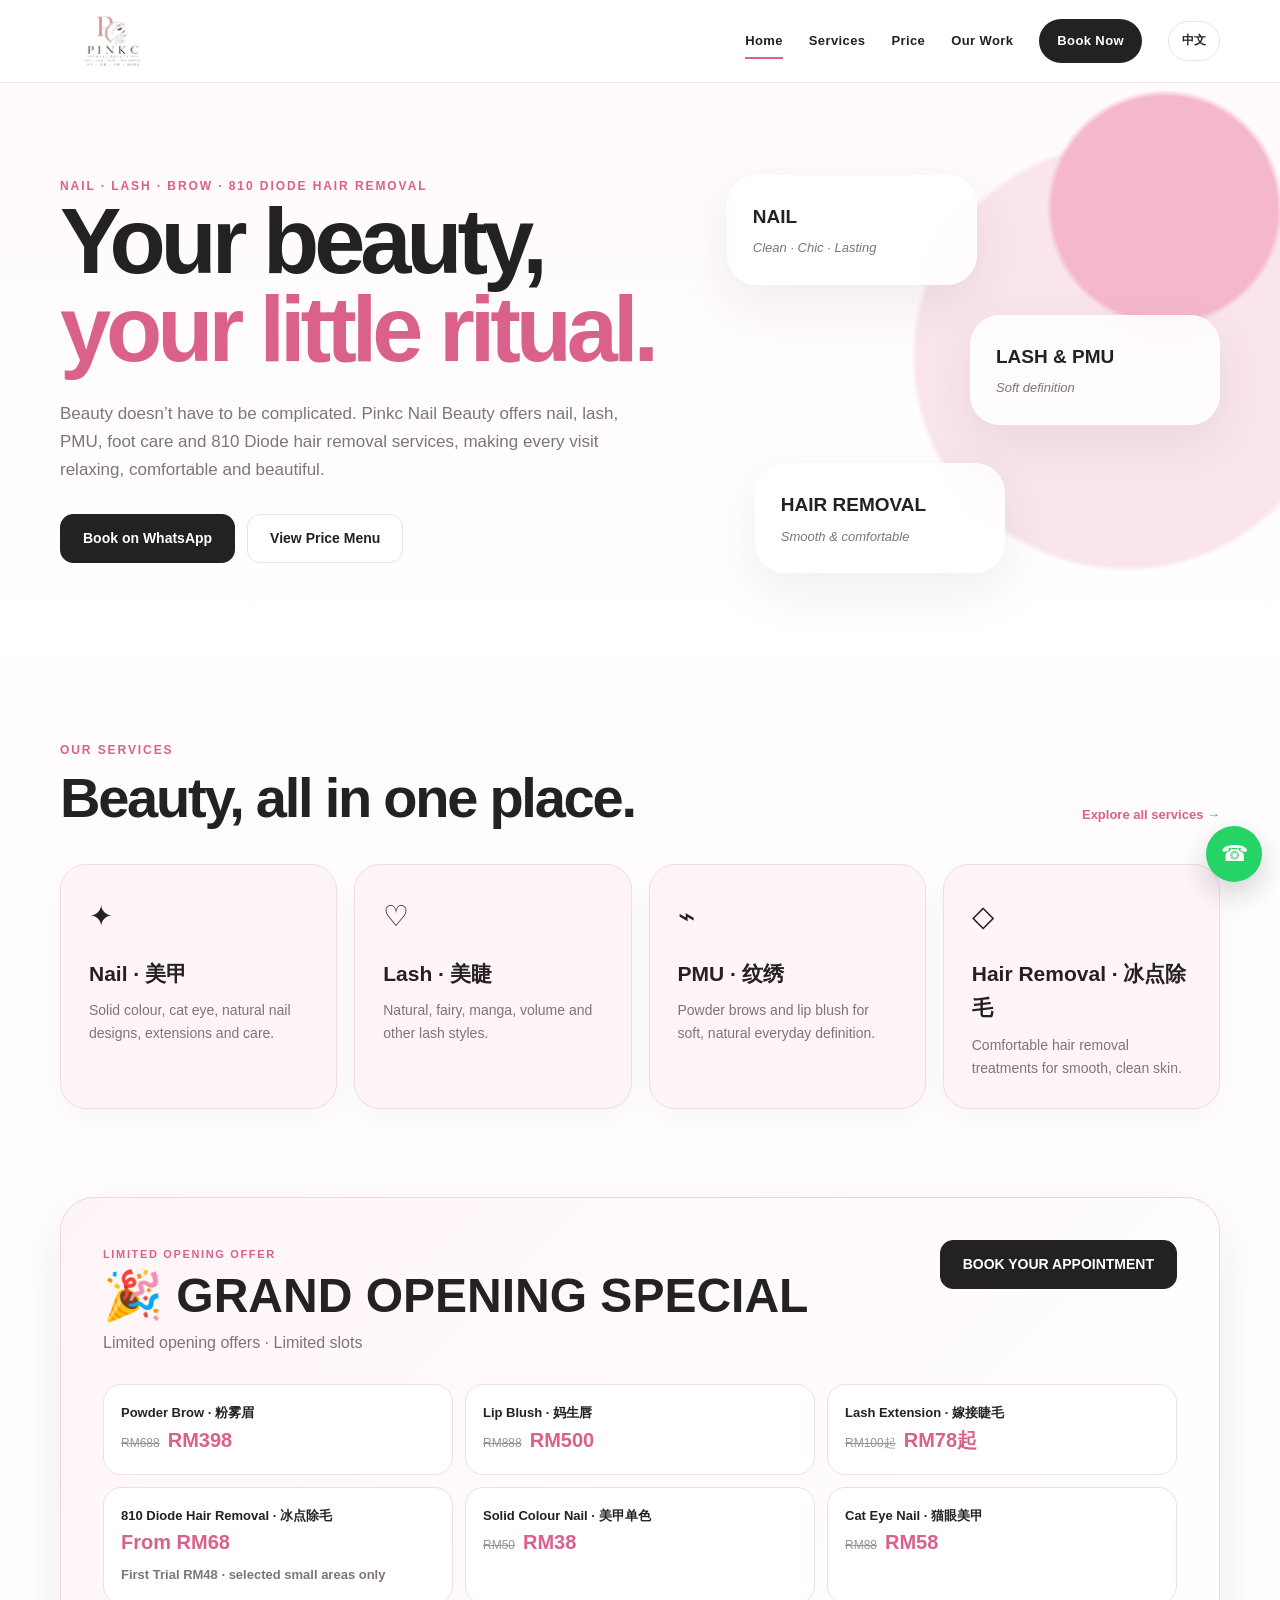
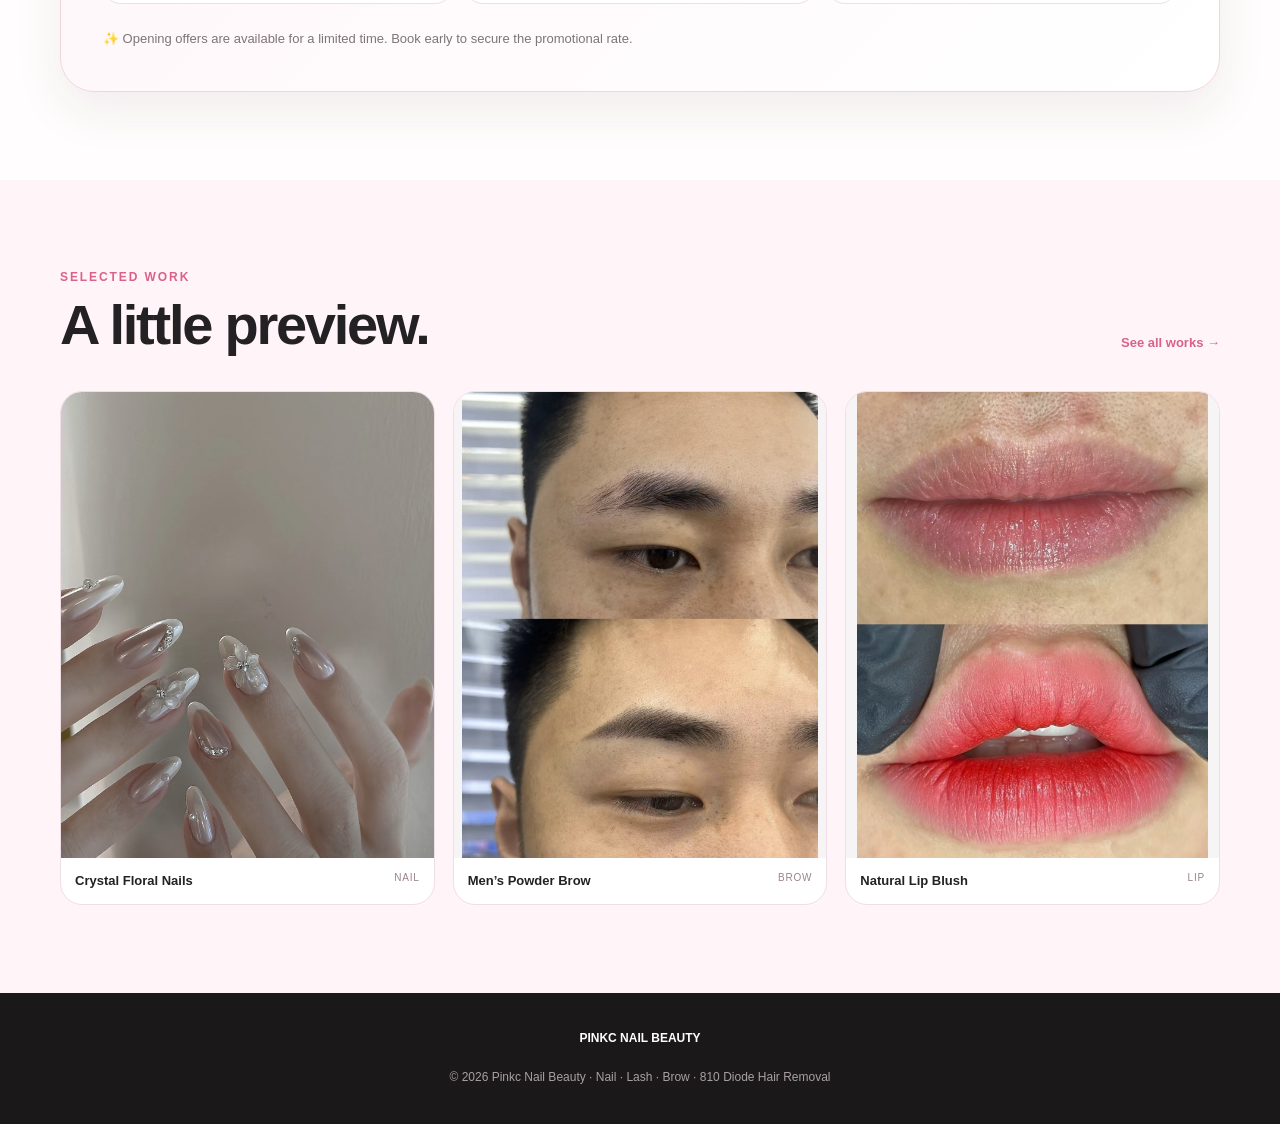
==== index.html @ fd4bcdaf "Add favicon and apple touch icon links Added multiple favicon links and apple touch icon." ====
<!DOCTYPE html>
<html lang="en">
<head>
<meta charset="UTF-8">
<meta name="viewport" content="width=device-width,initial-scale=1.0">


<title>Nail & Lash Beauty Salon KL | Pinkc Nail Beauty Kuala Lumpur</title>
<meta name="description" content="Premium nail, lash extensions, PMU, eyebrow, lip brush & 810 diode hair removal salon in Kuala Lumpur. Affordable opening offers. Book your beauty appointment today!">
<meta name="keywords" content="nail salon KL, lash extensions Kuala Lumpur, PMU brows, hair removal, lip brush, beauty salon Malaysia">
  
<link rel="canonical" href="https://pinkcnailbeauty.com/">
  
<meta property="og:type" content="website">
<meta property="og:url" content="https://pinkcnailbeauty.com/">
<meta property="og:title" content="Nail & Lash Beauty Salon KL | Pinkc Nail Beauty">
<meta property="og:description" content="Premium nail, lash extensions, PMU, eyebrow & 810 diode hair removal salon in Kuala Lumpur.">

<meta property="og:type" content="website">
<meta property="og:url" content="https://pinkcnailbeauty.com/">
<meta property="og:title" content="Nail & Lash Beauty Salon KL | Pinkc Nail Beauty">
<meta property="og:description" content="Premium nail, lash extensions, PMU, eyebrow & 810 diode hair removal salon in Kuala Lumpur. Book now!">
<meta property="og:image" content="https://pinkcnailbeauty.com/og-image.jpg">
<meta property="og:image:width" content="1200">
<meta property="og:image:height" content="630">
<meta property="og:image:type" content="image/jpeg">
<meta property="og:locale" content="en_US">
<meta property="og:locale:alternate" content="zh_CN">

<meta name="author" content="Pinkc Nail Beauty">
<meta name="robots" content="index, follow, max-snippet:-1, max-image-preview:large, max-video-preview:-1">
<meta name="theme-color" content="#fff0f7">
<meta name="apple-mobile-web-app-capable" content="yes">
<meta name="apple-mobile-web-app-status-bar-style" content="black-translucent">
  
<script type="application/ld+json">
{
  "@context": "https://schema.org",
  "@type": "LocalBusiness",
  "name": "Pinkc Nail Beauty",
  "image": "https://pinkcnailbeauty.com/logo.png",
  "description": "Premium nail, lash, PMU and hair removal salon in Kuala Lumpur",
  "url": "https://pinkcnailbeauty.com",
  "telephone": "+60124446450",
  "address": {
    "@type": "PostalAddress",
    "streetAddress": "No. 42-1-1, Jalan Medan Putra 3, Medan Putra Business Centre, Bandar Sri Menjalara",
    "addressLocality": "Kuala Lumpur",
    "postalCode": "52200",
    "addressCountry": "MY"
  },
  "priceRange": "$$",
  "sameAs": [
    "https://www.instagram.com/pinkc_nailbeauty/",
    "https://www.facebook.com/p/Pinkc-Nail-Beauty-61553742066354/"
  ],
  "openingHoursSpecification": [
    {
      "@type": "OpeningHoursSpecification",
      "dayOfWeek": ["Monday", "Tuesday", "Wednesday", "Thursday", "Friday", "Saturday"],
      "opens": "10:00",
      "closes": "19:00"
    }
  ]
}
</script>
  
<link rel="icon" type="image/x-icon" href="/favicon.ico">
<link rel="icon" type="image/png" sizes="32x32" href="/favicon-32x32.png">
<link rel="icon" type="image/png" sizes="16x16" href="/favicon-16x16.png">
<link rel="apple-touch-icon" href="/apple-touch-icon.png">

<link rel="stylesheet" href="style.css">

<script src="script.js" defer></script>

<link rel="alternate" hreflang="en" href="https://pinkcnailbeauty.com/">
<link rel="alternate" hreflang="zh-MY" href="https://pinkcnailbeauty.com/?lang=zh">
<link rel="alternate" hreflang="x-default" href="https://pinkcnailbeauty.com/">
  
</head>
<body data-lang="en">

<header class="site-header">
  <div class="container nav">
    <a class="brand" href="index.html"><img src="logo.png" alt="Pinkc Nail Beauty"></a>
    <button class="menu-btn" aria-label="Open menu">☰</button>
    <nav class="nav-links"><a href="index.html" class="active"><span class="i18n en">Home</span><span class="i18n zh">首页</span></a><a href="services.html"><span class="i18n en">Services</span><span class="i18n zh">服务</span></a><a href="price.html"><span class="i18n en">Price</span><span class="i18n zh">价目表</span></a><a href="works.html"><span class="i18n en">Our Work</span><span class="i18n zh">作品</span></a><a href="contact.html" class="nav-cta"><span class="i18n en">Book Now</span><span class="i18n zh">预约</span></a><button id="langToggle" class="lang-btn" type="button">中文</button></nav>
  </div>
</header>

<main>
<section class="hero">
  <div class="container hero-grid">
    <div>
      <div class="eyebrow">NAIL · LASH · BROW · 810 Diode HAIR REMOVAL</div>
      <h1 class="i18n en">Your beauty,<br><em>your little ritual.</em></h1><h1 class="i18n zh">你的美丽，<br><em>你的小仪式。</em></h1>
      <p class="i18n en">Beauty doesn’t have to be complicated. Pinkc Nail Beauty offers nail, lash, PMU, foot care and 810 Diode hair removal services, making every visit relaxing, comfortable and beautiful.</p><p class="i18n zh">精致，不一定要复杂。Pinkc Nail Beauty 为你提供美甲、美睫、纹绣、足部护理与冰点除毛服务，让每一次到店都轻松、舒服、好看。</p>
      <div class="hero-actions">
        <a class="btn btn-dark" href="https://wa.me/60124446450?text=Hi%20Pinkc%20Nail%20Beauty%2C%20I%20would%20like%20to%20make%20an%20appointment." target="_blank"><span class="i18n en">Book on WhatsApp</span><span class="i18n zh">WhatsApp 预约</span></a>
        <a class="btn btn-light" href="price.html"><span class="i18n en">View Price Menu</span><span class="i18n zh">查看价目</span></a>
      </div>
    </div>
    <div class="hero-stack">
      <div class="hero-orb"></div>
      <div class="floating-card fc1"><h3>NAIL</h3><p>Clean · Chic · Lasting</p></div>
      <div class="floating-card fc2"><h3>LASH & PMU</h3><p>Soft definition</p></div>
      <div class="floating-card fc3"><h3>HAIR REMOVAL</h3><p>Smooth & comfortable</p></div>
    </div>
  </div>
</section>

<section>
  <div class="container">
    <div class="section-head">
      <div><div class="eyebrow"><span class="i18n en">Our Services</span><span class="i18n zh">我们的服务</span></div><h2 class="i18n en">Beauty, all in one place.</h2><h2 class="i18n zh">一站式美容护理。</h2></div>
      <a class="link-arrow" href="services.html"><span class="i18n en">Explore all services →</span><span class="i18n zh">查看全部服务 →</span></a>
    </div>
    <div class="grid-4">
      <div class="card soft"><div class="icon">✦</div><h3>Nail · 美甲</h3><p class="i18n en">Solid colour, cat eye, natural nail designs, extensions and care.</p><p class="i18n zh">单色、猫眼、本甲设计、延长款式与护理。</p></div>
      <div class="card soft"><div class="icon">♡</div><h3>Lash · 美睫</h3><p class="i18n en">Natural, fairy, manga, volume and other lash styles.</p><p class="i18n zh">自然款、仙子款、漫画款、浓密款等。</p></div>
      <div class="card soft"><div class="icon">⌁</div><h3>PMU · 纹绣</h3><p class="i18n en">Powder brows and lip blush for soft, natural everyday definition.</p><p class="i18n zh">粉雾眉与妈生唇，打造柔和自然妆感。</p></div>
      <div class="card soft"><div class="icon">◇</div><h3>Hair Removal · 冰点除毛</h3><p class="i18n en">Comfortable hair removal treatments for smooth, clean skin.</p><p class="i18n zh">冰点除毛护理，让肌肤保持干净顺滑。</p></div>
    </div>
  </div>
</section>

<section style="padding-top:0">
  <div class="container">
    <div class="promo-panel">
      <div class="promo-top">
        <div><div class="promo-badge">LIMITED OPENING OFFER</div><h2 class="i18n en">🎉 GRAND OPENING SPECIAL</h2><h2 class="i18n zh">🎉 开业限定优惠</h2><p class="i18n en" style="color:var(--muted);margin-top:8px">Limited opening offers · Limited slots</p><p class="i18n zh" style="color:var(--muted);margin-top:8px">开业限定优惠 · 名额有限</p></div>
        <a class="btn btn-dark" href="https://wa.me/60124446450?text=Hi%20Pinkc%20Nail%20Beauty%2C%20I%20would%20like%20to%20make%20an%20appointment." target="_blank"><span class="i18n en">BOOK YOUR APPOINTMENT</span><span class="i18n zh">立即预约</span></a>
      </div>
      <div class="promo-grid">
        <div class="promo-item"><span>Powder Brow · 粉雾眉</span><del>RM688</del><strong>RM398</strong></div>
        <div class="promo-item"><span>Lip Blush · 妈生唇</span><del>RM888</del><strong>RM500</strong></div>
        <div class="promo-item"><span>Lash Extension · 嫁接睫毛</span><del>RM100起</del><strong>RM78起</strong></div>
        <div class="promo-item"><span>810 Diode Hair Removal · 冰点除毛</span><strong>From RM68</strong><small style="display:block;color:var(--muted);margin-top:5px"><span class="i18n en">First Trial RM48 · selected small areas only</span><span class="i18n zh">首次体验 RM48 · 仅限指定小部位</span></small></div>
        <div class="promo-item"><span>Solid Colour Nail · 美甲单色</span><del>RM50</del><strong>RM38</strong></div>
        <div class="promo-item"><span>Cat Eye Nail · 猫眼美甲</span><del>RM88</del><strong>RM58</strong></div>
      </div>
      <p class="i18n en" style="color:var(--muted);font-size:13px">✨ Opening offers are available for a limited time. Book early to secure the promotional rate.</p><p class="i18n zh" style="color:var(--muted);font-size:13px">✨ 优惠仅限开业期间，提前预约可锁定开业优惠价。</p>
    </div>
  </div>
</section>

<section style="background:var(--blush)">
  <div class="container">
    <div class="section-head">
      <div><div class="eyebrow"><span class="i18n en">Selected Work</span><span class="i18n zh">精选作品</span></div><h2 class="i18n en">A little preview.</h2><h2 class="i18n zh">先看看我们的作品。</h2></div>
      <a class="link-arrow" href="works.html"><span class="i18n en">See all works →</span><span class="i18n zh">查看全部作品 →</span></a>
    </div>
    <div class="grid-3">
      <a class="work-card" href="works.html"><img src="nail-01.jpg" alt="Nail work"><div class="work-caption"><strong>Crystal Floral Nails</strong><span>Nail</span></div></a>
      <a class="work-card ba" href="works.html"><img src="brow-02.jpg?v=2" alt="Men brow before and after"><div class="work-caption"><strong>Men’s Powder Brow</strong><span>Brow</span></div></a>
      <a class="work-card ba" href="works.html"><img src="lip-02.jpg" alt="Lip blush before and after"><div class="work-caption"><strong>Natural Lip Blush</strong><span>Lip</span></div></a>
    </div>
  </div>
</section>
</main>


<footer>
  <div class="container">
    <strong>PINKC NAIL BEAUTY</strong><br><br>
    <span class="i18n en">© 2026 Pinkc Nail Beauty · Nail · Lash · Brow · 810 Diode Hair Removal</span><span class="i18n zh">© 2026 Pinkc Nail Beauty · 美甲 · 美睫 · 纹绣 · 冰点除毛</span>
  </div>
</footer>
<a class="float-wa" href="https://wa.me/60124446450?text=Hi%20Pinkc%20Nail%20Beauty%2C%20I%20would%20like%20to%20make%20an%20appointment." target="_blank" aria-label="WhatsApp">☎</a>
<script src="script.js"></script>

</body>
</html>
---- style.css ----
:root{
  --ink:#242124;
  --muted:#7e7479;
  --pink:#d9618b;
  --pink-dark:#bd4e75;
  --blush:#fff5f8;
  --blush-2:#fce8ef;
  --line:#efdee5;
  --white:#fff;
  --shadow:0 18px 50px rgba(74,39,53,.08);
  --radius:26px;
  --max:1160px;
}
*{box-sizing:border-box;margin:0;padding:0}
html{scroll-behavior:smooth}
body{
  font-family:Inter,ui-sans-serif,-apple-system,BlinkMacSystemFont,"Segoe UI",Arial,sans-serif;
  color:var(--ink);
  background:#fffdfd;
  line-height:1.65;
}
a{text-decoration:none;color:inherit}
img{max-width:100%;display:block}
button{font:inherit}
.container{width:min(var(--max),calc(100% - 40px));margin:auto}
.eyebrow{
  color:var(--pink);font-size:12px;font-weight:800;letter-spacing:.16em;text-transform:uppercase
}
.page-title{
  font-size:clamp(38px,6vw,68px);line-height:1.02;letter-spacing:-.045em;margin:12px 0 18px
}
.page-intro{max-width:720px;color:var(--muted);font-size:17px}
section{padding:88px 0}

/* Header */
.site-header{
  position:sticky;top:0;z-index:1000;background:rgba(255,255,255,.94);
  border-bottom:1px solid rgba(239,222,229,.85);backdrop-filter:blur(14px)
}
.nav{
  min-height:82px;display:flex;align-items:center;justify-content:space-between;gap:28px
}
.brand img{width:106px;height:64px;object-fit:contain}
.nav-links{display:flex;align-items:center;gap:26px;font-size:13px;font-weight:750;letter-spacing:.03em}
.nav-links a{position:relative;padding:10px 0}
.nav-links a:after{
  content:"";position:absolute;left:0;right:100%;bottom:3px;height:2px;background:var(--pink);transition:.2s
}
.nav-links a:hover:after,.nav-links a.active:after{right:0}
.nav-cta{
  background:var(--ink)!important;color:white!important;border-radius:999px;padding:11px 18px!important
}
.nav-cta:after{display:none!important}
.menu-btn{display:none;border:0;background:transparent;font-size:27px;cursor:pointer}

/* Hero */
.hero{padding:72px 0 68px;background:
 radial-gradient(circle at 91% 22%,#f5b7ce 0 9%,transparent 9.5%),
 radial-gradient(circle at 88% 48%,#fae5ed 0 18%,transparent 18.5%),
 linear-gradient(180deg,#fffafb,#fff)}
.hero-grid{display:grid;grid-template-columns:1.1fr .9fr;gap:64px;align-items:center}
.hero h1{font-size:clamp(52px,7.2vw,92px);line-height:.96;letter-spacing:-.055em}
.hero h1 em{font-style:normal;color:var(--pink)}
.hero p{max-width:650px;color:var(--muted);font-size:17px;margin:26px 0 30px}
.hero-actions{display:flex;gap:12px;flex-wrap:wrap}
.btn{
  display:inline-flex;align-items:center;justify-content:center;border:1px solid var(--line);
  min-height:48px;padding:12px 22px;border-radius:13px;font-size:14px;font-weight:800;transition:.2s
}
.btn-dark{background:var(--ink);color:white;border-color:var(--ink)}
.btn-dark:hover{background:var(--pink);border-color:var(--pink);transform:translateY(-2px)}
.btn-light{background:white}
.btn-light:hover{border-color:var(--pink);color:var(--pink)}
.hero-stack{position:relative;min-height:430px}
.floating-card{
  position:absolute;width:250px;padding:25px;border:1px solid rgba(255,255,255,.8);
  background:rgba(255,255,255,.86);box-shadow:var(--shadow);border-radius:30px;backdrop-filter:blur(10px)
}
.floating-card h3{font-size:19px}
.floating-card p{font-size:13px;font-style:italic;margin:5px 0 0}
.fc1{top:20px;left:0}.fc2{top:160px;right:0}.fc3{bottom:12px;left:28px}
.hero-orb{position:absolute;width:245px;height:245px;border-radius:50%;background:linear-gradient(135deg,#efadc4,#fae3ec);right:25px;top:92px;z-index:-1}

/* cards */
.grid-4{display:grid;grid-template-columns:repeat(4,1fr);gap:17px}
.grid-3{display:grid;grid-template-columns:repeat(3,1fr);gap:18px}
.grid-2{display:grid;grid-template-columns:repeat(2,1fr);gap:18px}
.card{
  background:white;border:1px solid var(--line);border-radius:var(--radius);padding:28px;box-shadow:0 10px 30px rgba(50,22,34,.035)
}
.card.soft{background:var(--blush)}
.card h3{font-size:21px;margin-bottom:8px}
.card p{color:var(--muted);font-size:14px}
.icon{font-size:29px;margin-bottom:16px}
.section-head{display:flex;justify-content:space-between;gap:30px;align-items:end;margin-bottom:38px}
.section-head h2{font-size:clamp(34px,5vw,56px);line-height:1.02;letter-spacing:-.04em;margin-top:8px}
.section-head p{max-width:520px;color:var(--muted)}
.link-arrow{color:var(--pink);font-size:13px;font-weight:800}

/* Opening */
.promo-panel{
  border:1px solid #f0d5df;background:linear-gradient(135deg,#fff5f8,#fff);
  border-radius:34px;padding:42px;box-shadow:var(--shadow)
}
.promo-top{display:flex;justify-content:space-between;gap:25px;align-items:start;margin-bottom:28px}
.promo-badge{display:inline-block;color:var(--pink);font-size:11px;letter-spacing:.15em;font-weight:900;margin-bottom:8px}
.promo-panel h2{font-size:clamp(31px,4vw,48px);line-height:1.05}
.promo-grid{display:grid;grid-template-columns:repeat(3,1fr);gap:12px;margin:24px 0}
.promo-item{background:white;border:1px solid var(--line);border-radius:18px;padding:17px}
.promo-item span{font-size:13px;font-weight:750;display:block}
.promo-item del{color:#9a9195;font-size:12px;margin-right:8px}
.promo-item strong{color:var(--pink);font-size:20px}

/* Page hero */
.inner-hero{padding:76px 0 50px;background:linear-gradient(180deg,#fff7fa,#fff)}
.breadcrumb{color:var(--muted);font-size:12px;margin-bottom:10px}

/* Services */
.service-detail{display:grid;grid-template-columns:.72fr 1.28fr;gap:30px;align-items:start;padding:34px 0;border-bottom:1px solid var(--line)}
.service-no{font-size:13px;color:var(--pink);font-weight:900;letter-spacing:.13em}
.service-copy h2{font-size:34px;letter-spacing:-.035em;margin-bottom:10px}
.service-copy p{color:var(--muted);max-width:760px}
.service-tags{display:flex;gap:8px;flex-wrap:wrap;margin-top:17px}
.tag{font-size:12px;border:1px solid var(--line);background:var(--blush);padding:7px 10px;border-radius:999px}

/* Pricing tabs */
.tabs{display:flex;flex-wrap:wrap;gap:8px;margin-bottom:28px}
.tab-btn{
  border:1px solid var(--line);background:white;border-radius:999px;padding:10px 15px;
  font-size:13px;font-weight:800;cursor:pointer
}
.tab-btn.active{background:var(--ink);color:white;border-color:var(--ink)}
.tab-panel{display:none}
.tab-panel.active{display:block}
.price-layout{display:grid;grid-template-columns:repeat(2,minmax(0,1fr));gap:18px}
.price-card{background:white;border:1px solid var(--line);border-radius:24px;padding:26px}
.price-card.full{grid-column:1/-1}
.price-card-head{display:flex;justify-content:space-between;align-items:start;margin-bottom:16px}
.price-card h3{font-size:23px}
.kicker{font-size:11px;text-transform:uppercase;letter-spacing:.12em;color:#a48994}
.price-row{display:flex;justify-content:space-between;gap:20px;align-items:start;padding:13px 0;border-bottom:1px solid #f3e9ed}
.price-row:last-child{border-bottom:0}
.price{color:var(--pink);font-weight:900;text-align:right}
.chips{display:flex;justify-content:flex-end;gap:5px;flex-wrap:wrap}
.chip{padding:5px 8px;border-radius:999px;background:var(--blush-2);color:var(--pink-dark);font-size:11px;font-weight:850}
.free{background:#f1f8f2;color:#50855a}
.subhead{margin:20px 0 3px;padding-top:16px;border-top:1px solid var(--line);font-size:13px;font-weight:900;text-transform:uppercase;letter-spacing:.08em}
.note{background:var(--blush);border-radius:14px;padding:13px;margin-top:14px;color:#806c74;font-size:12px}
.package-table{width:100%;border-collapse:collapse;min-width:520px}
.package-wrap{overflow-x:auto}
.package-table th,.package-table td{padding:13px 12px;border-bottom:1px solid #f0e4e9;text-align:left}
.package-table th{font-size:11px;text-transform:uppercase;letter-spacing:.08em;color:#9c818d}
.package-table td:nth-child(2),.package-table td:nth-child(3){color:var(--pink);font-weight:850}

/* Gallery */
.filters{display:flex;flex-wrap:wrap;gap:8px;margin-bottom:25px}
.filter-btn{border:1px solid var(--line);background:white;border-radius:999px;padding:9px 14px;font-size:12px;font-weight:800;cursor:pointer}
.filter-btn.active{background:var(--pink);border-color:var(--pink);color:white}
.gallery{display:grid;grid-template-columns:repeat(3,1fr);gap:15px}
.work-card{border:1px solid var(--line);border-radius:22px;overflow:hidden;background:white;cursor:zoom-in}
.work-card img{width:100%;aspect-ratio:4/5;object-fit:cover}
.work-card.ba img{object-fit:contain;background:#f7f4f5}
.work-caption{display:flex;justify-content:space-between;gap:10px;padding:12px 14px}
.work-caption strong{font-size:13px}.work-caption span{font-size:10px;letter-spacing:.08em;color:#9b838d;text-transform:uppercase}
.work-card.hidden{display:none}
.lightbox{position:fixed;inset:0;background:rgba(20,16,18,.91);z-index:9999;display:none;align-items:center;justify-content:center;padding:20px}
.lightbox.open{display:flex}
.lightbox img{max-width:94vw;max-height:88vh;border-radius:18px;object-fit:contain}
.lightbox button{position:absolute;right:20px;top:18px;width:44px;height:44px;border-radius:50%;border:0;background:white;font-size:25px}

/* Contact */
.contact-grid{display:grid;grid-template-columns:repeat(3,1fr);gap:18px}
.contact-card{background:white;border:1px solid var(--line);border-radius:24px;padding:27px}
.contact-card h3{font-size:20px;margin-bottom:8px}
.contact-card p{color:var(--muted);font-size:14px;margin-bottom:18px}
.booking-box{margin-top:22px;border-radius:30px;background:var(--ink);color:white;padding:36px;display:flex;justify-content:space-between;gap:28px;align-items:center}
.booking-box p{color:#d8cfd3}

/* Footer */
footer{background:#1a1819;color:#a9a0a4;padding:36px 0;text-align:center;font-size:12px}
footer strong{color:white}
.float-wa{
  position:fixed;right:18px;bottom:18px;width:56px;height:56px;border-radius:50%;
  background:#25D366;color:white;display:flex;align-items:center;justify-content:center;
  font-size:22px;box-shadow:0 12px 30px rgba(0,0,0,.18);z-index:800
}

/* Responsive */
@media(max-width:900px){
  .grid-4{grid-template-columns:repeat(2,1fr)}
  .grid-3,.gallery,.contact-grid{grid-template-columns:repeat(2,1fr)}
  .hero-grid{grid-template-columns:1fr}
  .hero-stack{display:none}
  .service-detail{grid-template-columns:1fr}
}
@media(max-width:760px){
  .container{width:min(100% - 28px,var(--max))}
  section{padding:62px 0}
  .nav{min-height:72px}
  .brand img{width:88px;height:55px}
  .menu-btn{display:block}
  .nav-links{
    position:absolute;left:14px;right:14px;top:72px;background:white;border:1px solid var(--line);
    border-radius:20px;padding:12px;box-shadow:var(--shadow);display:none;flex-direction:column;align-items:stretch;gap:2px
  }
  .nav-links.open{display:flex}
  .nav-links a{padding:11px 12px}
  .nav-cta{text-align:center;margin-top:5px}
  .hero{padding:50px 0 48px}
  .hero h1{font-size:47px}
  .hero p{font-size:15px}
  .hero-actions,.promo-top,.section-head,.booking-box{flex-direction:column;align-items:stretch}
  .btn{width:100%}
  .grid-4,.grid-3,.grid-2,.price-layout,.contact-grid{grid-template-columns:1fr}
  .promo-grid{grid-template-columns:repeat(2,1fr)}
  .promo-panel{padding:26px 18px}
  .gallery{grid-template-columns:repeat(2,1fr);gap:10px}
  .price-card{padding:21px 17px}
  .price-row{gap:10px}
  .price{max-width:48%;white-space:normal}
}
@media(max-width:430px){
  .hero h1{font-size:41px}
  .page-title{font-size:40px}
  .promo-grid{grid-template-columns:1fr}
  .gallery{grid-template-columns:repeat(2,1fr)}
  .work-caption{padding:9px 10px}
  .work-caption strong{font-size:11px}.work-caption span{font-size:8px}
}

/* EN / 中文 language switch */
.lang-btn{
  border:1px solid var(--line);background:#fff;color:var(--ink);
  border-radius:999px;padding:9px 13px;font-size:12px;font-weight:850;
  cursor:pointer;white-space:nowrap;
}
.lang-btn:hover{border-color:var(--pink);color:var(--pink)}
.i18n.zh{display:none}
body[data-lang="zh"] .i18n.en{display:none!important}
body[data-lang="zh"] .i18n.zh{display:revert!important}
body[data-lang="en"] .i18n.en{display:revert!important}
body[data-lang="en"] .i18n.zh{display:none!important}
@media(max-width:760px){
  .lang-btn{width:100%;margin-top:5px;padding:11px 12px;text-align:center}
}
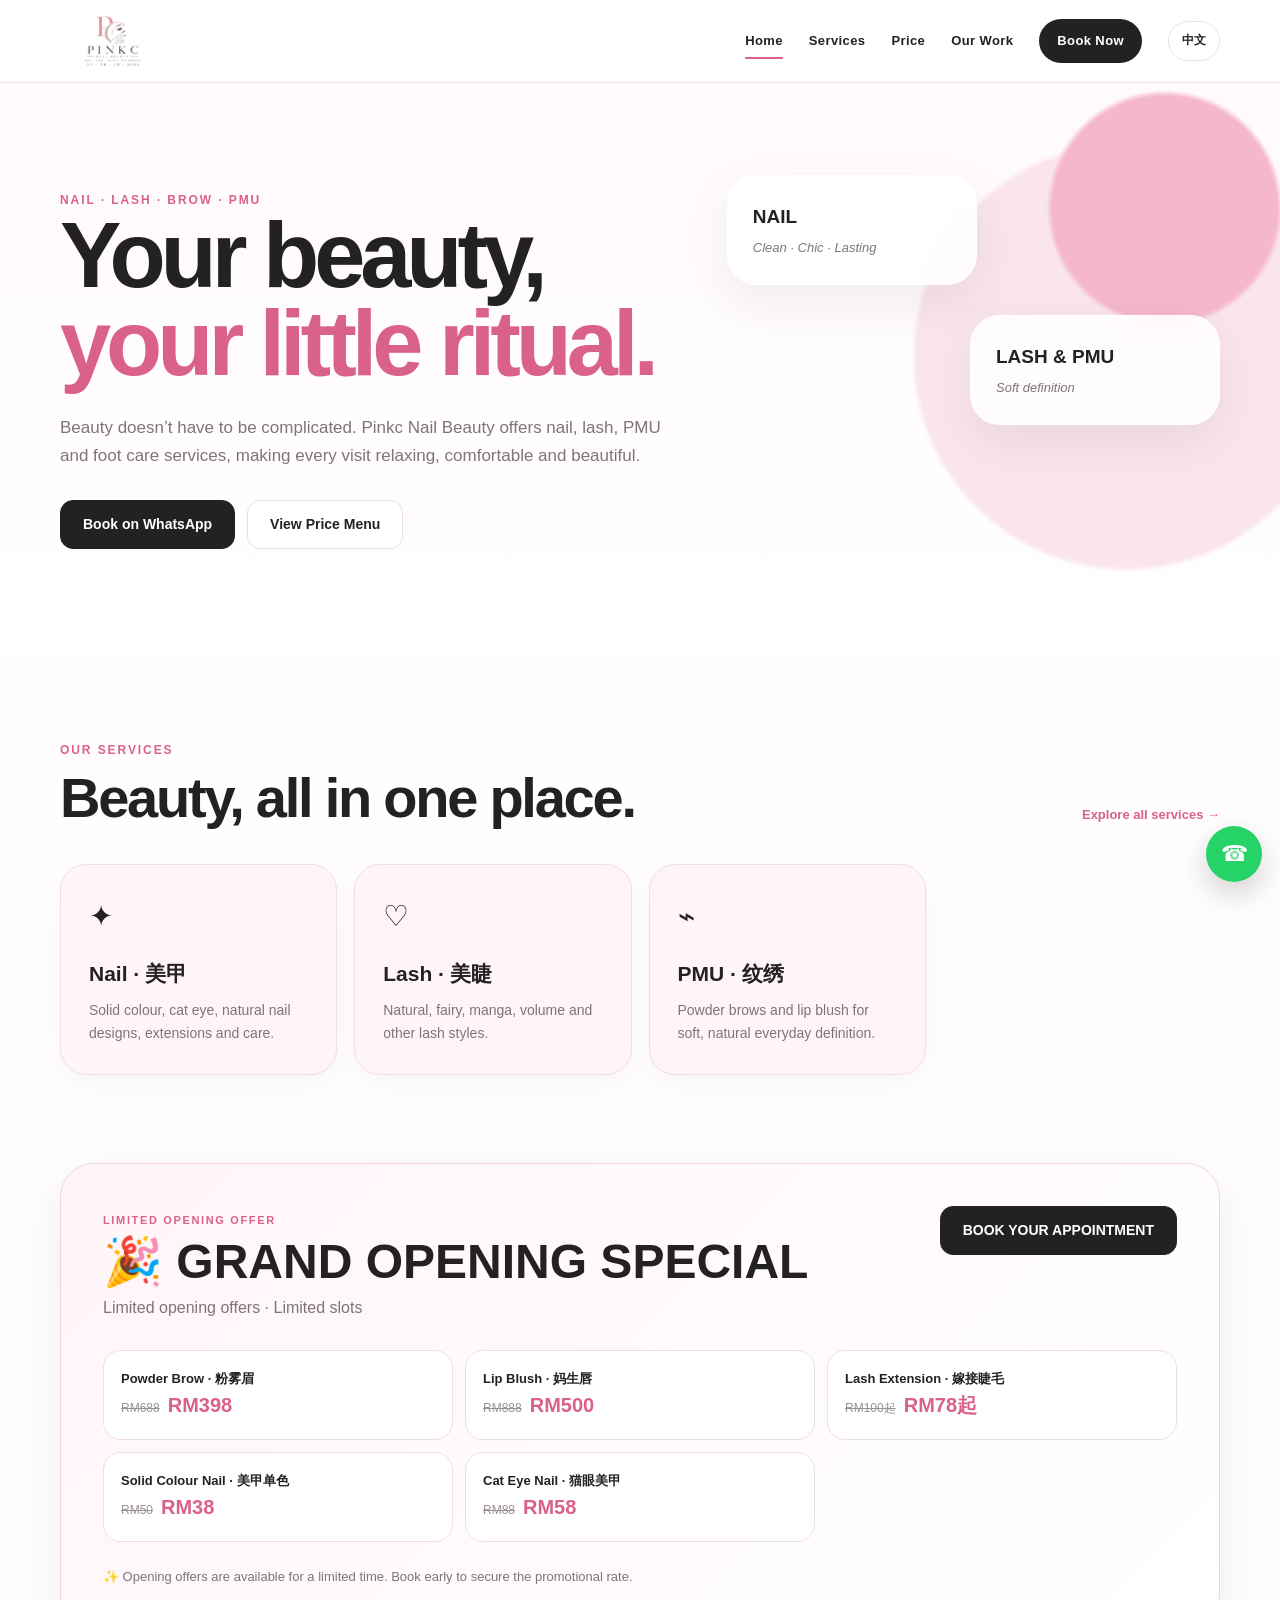
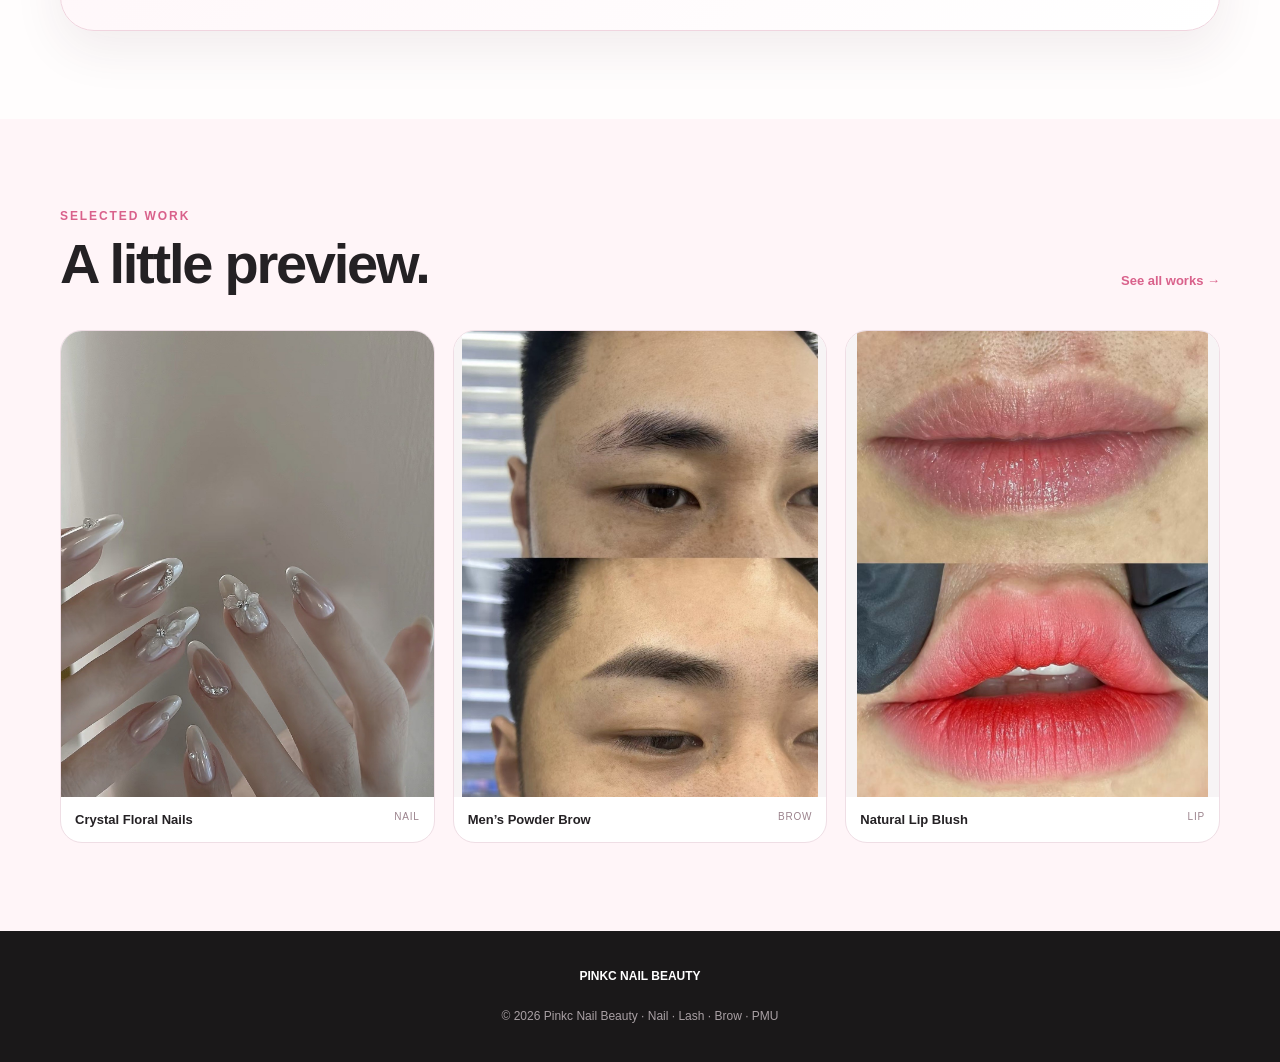
==== commit 7b4a8b63: "Add files via upload" ====
--- a/index.html
+++ b/index.html
@@ -3,81 +3,9 @@
 <head>
 <meta charset="UTF-8">
 <meta name="viewport" content="width=device-width,initial-scale=1.0">
-
-
-<title>Nail & Lash Beauty Salon KL | Pinkc Nail Beauty Kuala Lumpur</title>
-<meta name="description" content="Premium nail, lash extensions, PMU, eyebrow, lip brush & 810 diode hair removal salon in Kuala Lumpur. Affordable opening offers. Book your beauty appointment today!">
-<meta name="keywords" content="nail salon KL, lash extensions Kuala Lumpur, PMU brows, hair removal, lip brush, beauty salon Malaysia">
-  
-<link rel="canonical" href="https://pinkcnailbeauty.com/">
-  
-<meta property="og:type" content="website">
-<meta property="og:url" content="https://pinkcnailbeauty.com/">
-<meta property="og:title" content="Nail & Lash Beauty Salon KL | Pinkc Nail Beauty">
-<meta property="og:description" content="Premium nail, lash extensions, PMU, eyebrow & 810 diode hair removal salon in Kuala Lumpur.">
-
-<meta property="og:type" content="website">
-<meta property="og:url" content="https://pinkcnailbeauty.com/">
-<meta property="og:title" content="Nail & Lash Beauty Salon KL | Pinkc Nail Beauty">
-<meta property="og:description" content="Premium nail, lash extensions, PMU, eyebrow & 810 diode hair removal salon in Kuala Lumpur. Book now!">
-<meta property="og:image" content="https://pinkcnailbeauty.com/og-image.jpg">
-<meta property="og:image:width" content="1200">
-<meta property="og:image:height" content="630">
-<meta property="og:image:type" content="image/jpeg">
-<meta property="og:locale" content="en_US">
-<meta property="og:locale:alternate" content="zh_CN">
-
-<meta name="author" content="Pinkc Nail Beauty">
-<meta name="robots" content="index, follow, max-snippet:-1, max-image-preview:large, max-video-preview:-1">
-<meta name="theme-color" content="#fff0f7">
-<meta name="apple-mobile-web-app-capable" content="yes">
-<meta name="apple-mobile-web-app-status-bar-style" content="black-translucent">
-  
-<script type="application/ld+json">
-{
-  "@context": "https://schema.org",
-  "@type": "LocalBusiness",
-  "name": "Pinkc Nail Beauty",
-  "image": "https://pinkcnailbeauty.com/logo.png",
-  "description": "Premium nail, lash, PMU and hair removal salon in Kuala Lumpur",
-  "url": "https://pinkcnailbeauty.com",
-  "telephone": "+60124446450",
-  "address": {
-    "@type": "PostalAddress",
-    "streetAddress": "No. 42-1-1, Jalan Medan Putra 3, Medan Putra Business Centre, Bandar Sri Menjalara",
-    "addressLocality": "Kuala Lumpur",
-    "postalCode": "52200",
-    "addressCountry": "MY"
-  },
-  "priceRange": "$$",
-  "sameAs": [
-    "https://www.instagram.com/pinkc_nailbeauty/",
-    "https://www.facebook.com/p/Pinkc-Nail-Beauty-61553742066354/"
-  ],
-  "openingHoursSpecification": [
-    {
-      "@type": "OpeningHoursSpecification",
-      "dayOfWeek": ["Monday", "Tuesday", "Wednesday", "Thursday", "Friday", "Saturday"],
-      "opens": "10:00",
-      "closes": "19:00"
-    }
-  ]
-}
-</script>
-  
-<link rel="icon" type="image/x-icon" href="/favicon.ico">
-<link rel="icon" type="image/png" sizes="32x32" href="/favicon-32x32.png">
-<link rel="icon" type="image/png" sizes="16x16" href="/favicon-16x16.png">
-<link rel="apple-touch-icon" href="/apple-touch-icon.png">
-
+<meta name="description" content="Pinkc Nail Beauty Kuala Lumpur — Nail, Lash, PMU and Foot Care.">
+<title>Home | Pinkc Nail Beauty</title>
 <link rel="stylesheet" href="style.css">
-
-<script src="script.js" defer></script>
-
-<link rel="alternate" hreflang="en" href="https://pinkcnailbeauty.com/">
-<link rel="alternate" hreflang="zh-MY" href="https://pinkcnailbeauty.com/?lang=zh">
-<link rel="alternate" hreflang="x-default" href="https://pinkcnailbeauty.com/">
-  
 </head>
 <body data-lang="en">
 
@@ -93,9 +21,9 @@
 <section class="hero">
   <div class="container hero-grid">
     <div>
-      <div class="eyebrow">NAIL · LASH · BROW · 810 Diode HAIR REMOVAL</div>
+      <div class="eyebrow">NAIL · LASH · BROW · PMU</div>
       <h1 class="i18n en">Your beauty,<br><em>your little ritual.</em></h1><h1 class="i18n zh">你的美丽，<br><em>你的小仪式。</em></h1>
-      <p class="i18n en">Beauty doesn’t have to be complicated. Pinkc Nail Beauty offers nail, lash, PMU, foot care and 810 Diode hair removal services, making every visit relaxing, comfortable and beautiful.</p><p class="i18n zh">精致，不一定要复杂。Pinkc Nail Beauty 为你提供美甲、美睫、纹绣、足部护理与冰点除毛服务，让每一次到店都轻松、舒服、好看。</p>
+      <p class="i18n en">Beauty doesn’t have to be complicated. Pinkc Nail Beauty offers nail, lash, PMU and foot care services, making every visit relaxing, comfortable and beautiful.</p><p class="i18n zh">精致，不一定要复杂。Pinkc Nail Beauty 为你提供美甲、美睫、纹绣与足部护理服务，让每一次到店都轻松、舒服、好看。</p>
       <div class="hero-actions">
         <a class="btn btn-dark" href="https://wa.me/60124446450?text=Hi%20Pinkc%20Nail%20Beauty%2C%20I%20would%20like%20to%20make%20an%20appointment." target="_blank"><span class="i18n en">Book on WhatsApp</span><span class="i18n zh">WhatsApp 预约</span></a>
         <a class="btn btn-light" href="price.html"><span class="i18n en">View Price Menu</span><span class="i18n zh">查看价目</span></a>
@@ -105,7 +33,6 @@
       <div class="hero-orb"></div>
       <div class="floating-card fc1"><h3>NAIL</h3><p>Clean · Chic · Lasting</p></div>
       <div class="floating-card fc2"><h3>LASH & PMU</h3><p>Soft definition</p></div>
-      <div class="floating-card fc3"><h3>HAIR REMOVAL</h3><p>Smooth & comfortable</p></div>
     </div>
   </div>
 </section>
@@ -120,7 +47,6 @@
       <div class="card soft"><div class="icon">✦</div><h3>Nail · 美甲</h3><p class="i18n en">Solid colour, cat eye, natural nail designs, extensions and care.</p><p class="i18n zh">单色、猫眼、本甲设计、延长款式与护理。</p></div>
       <div class="card soft"><div class="icon">♡</div><h3>Lash · 美睫</h3><p class="i18n en">Natural, fairy, manga, volume and other lash styles.</p><p class="i18n zh">自然款、仙子款、漫画款、浓密款等。</p></div>
       <div class="card soft"><div class="icon">⌁</div><h3>PMU · 纹绣</h3><p class="i18n en">Powder brows and lip blush for soft, natural everyday definition.</p><p class="i18n zh">粉雾眉与妈生唇，打造柔和自然妆感。</p></div>
-      <div class="card soft"><div class="icon">◇</div><h3>Hair Removal · 冰点除毛</h3><p class="i18n en">Comfortable hair removal treatments for smooth, clean skin.</p><p class="i18n zh">冰点除毛护理，让肌肤保持干净顺滑。</p></div>
     </div>
   </div>
 </section>
@@ -136,7 +62,6 @@
         <div class="promo-item"><span>Powder Brow · 粉雾眉</span><del>RM688</del><strong>RM398</strong></div>
         <div class="promo-item"><span>Lip Blush · 妈生唇</span><del>RM888</del><strong>RM500</strong></div>
         <div class="promo-item"><span>Lash Extension · 嫁接睫毛</span><del>RM100起</del><strong>RM78起</strong></div>
-        <div class="promo-item"><span>810 Diode Hair Removal · 冰点除毛</span><strong>From RM68</strong><small style="display:block;color:var(--muted);margin-top:5px"><span class="i18n en">First Trial RM48 · selected small areas only</span><span class="i18n zh">首次体验 RM48 · 仅限指定小部位</span></small></div>
         <div class="promo-item"><span>Solid Colour Nail · 美甲单色</span><del>RM50</del><strong>RM38</strong></div>
         <div class="promo-item"><span>Cat Eye Nail · 猫眼美甲</span><del>RM88</del><strong>RM58</strong></div>
       </div>
@@ -164,11 +89,11 @@
 <footer>
   <div class="container">
     <strong>PINKC NAIL BEAUTY</strong><br><br>
-    <span class="i18n en">© 2026 Pinkc Nail Beauty · Nail · Lash · Brow · 810 Diode Hair Removal</span><span class="i18n zh">© 2026 Pinkc Nail Beauty · 美甲 · 美睫 · 纹绣 · 冰点除毛</span>
+    <span class="i18n en">© 2026 Pinkc Nail Beauty · Nail · Lash · Brow · PMU</span><span class="i18n zh">© 2026 Pinkc Nail Beauty · 美甲 · 美睫 · 纹绣</span>
   </div>
 </footer>
 <a class="float-wa" href="https://wa.me/60124446450?text=Hi%20Pinkc%20Nail%20Beauty%2C%20I%20would%20like%20to%20make%20an%20appointment." target="_blank" aria-label="WhatsApp">☎</a>
 <script src="script.js"></script>
 
 </body>
-</html>
+</html>
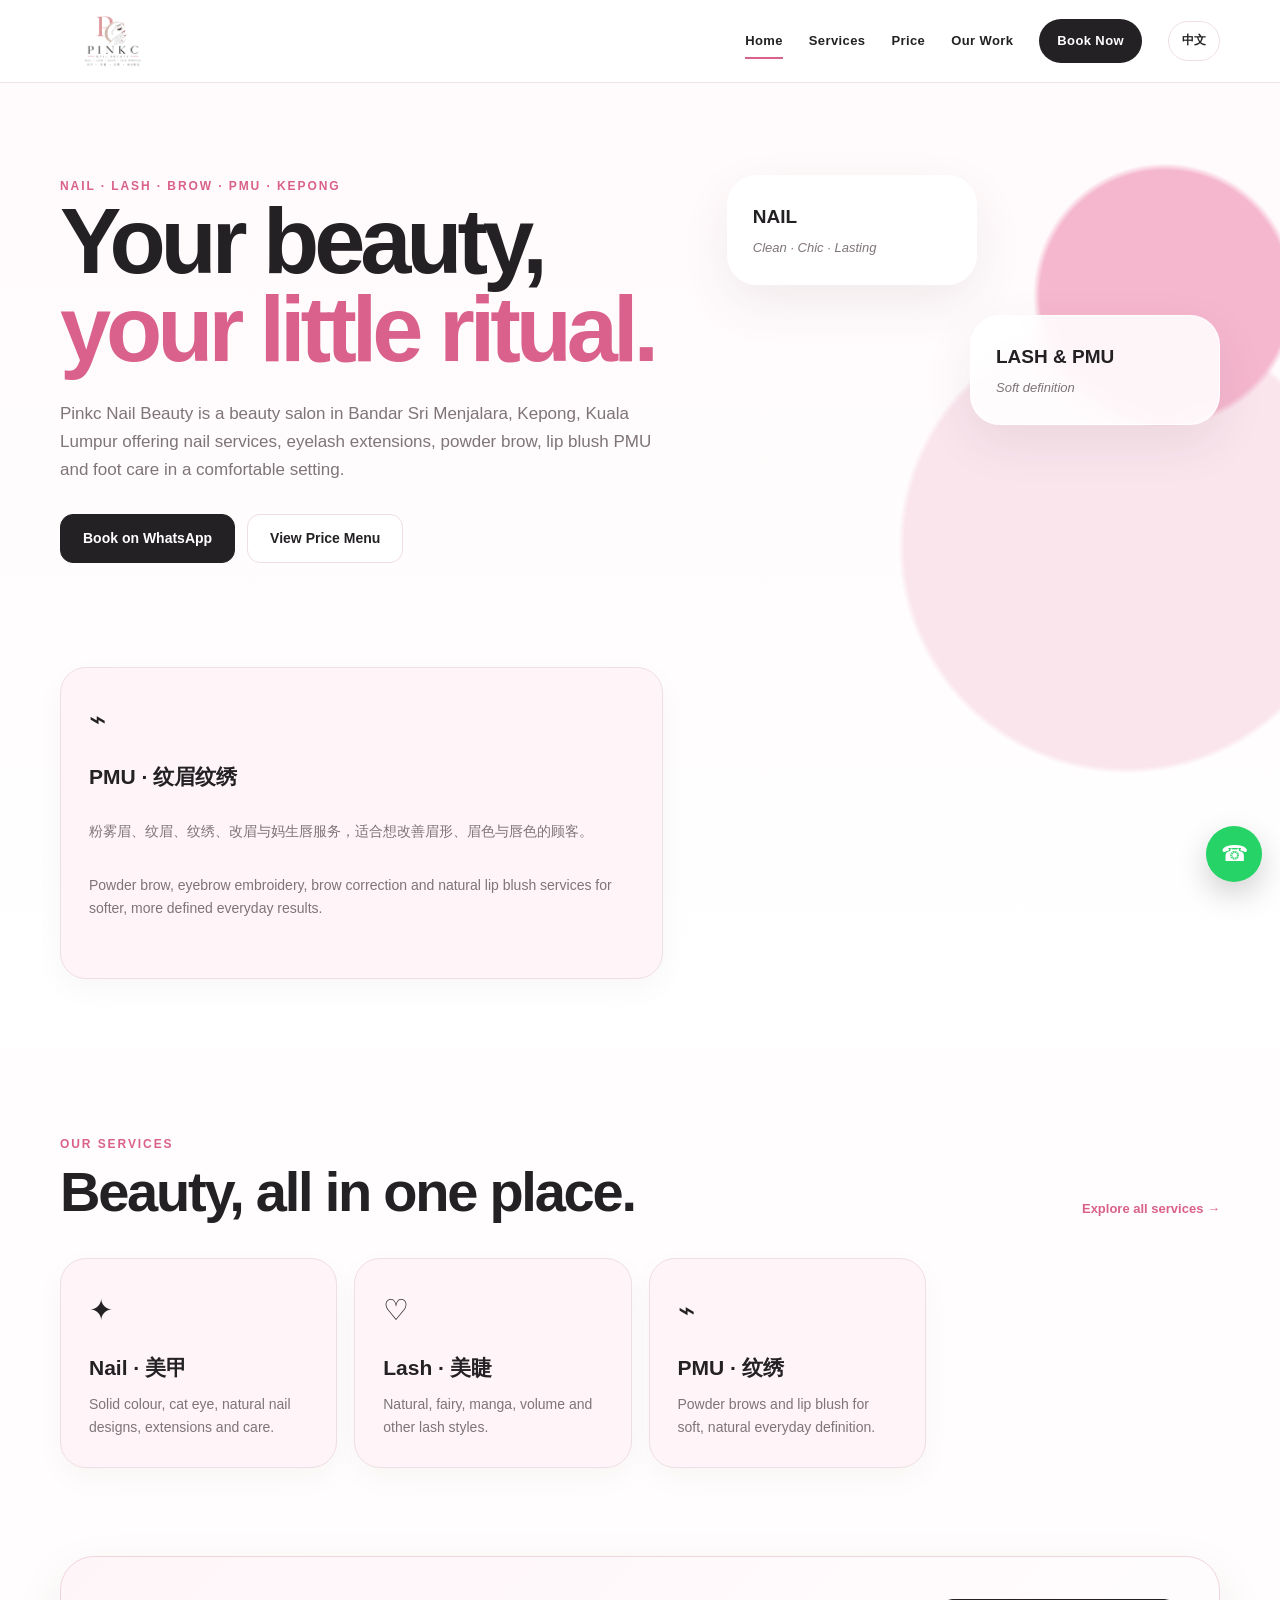
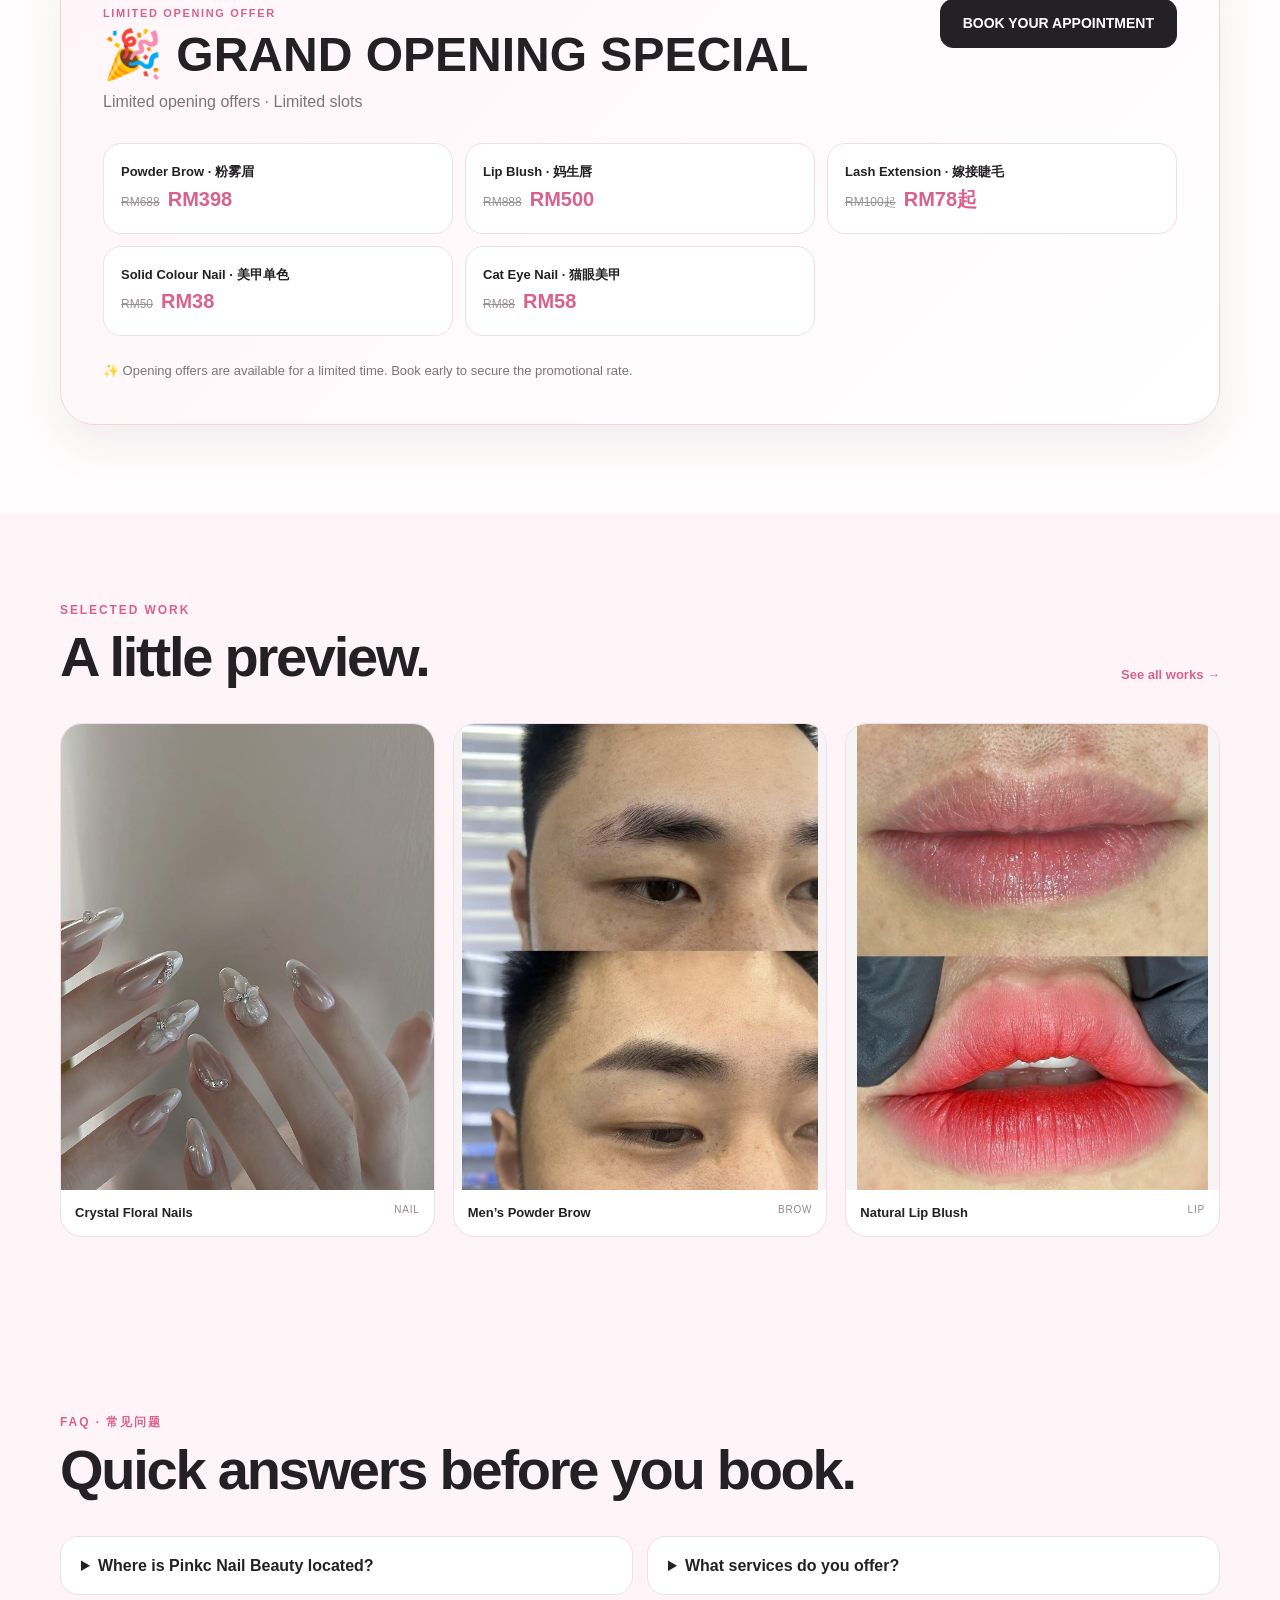
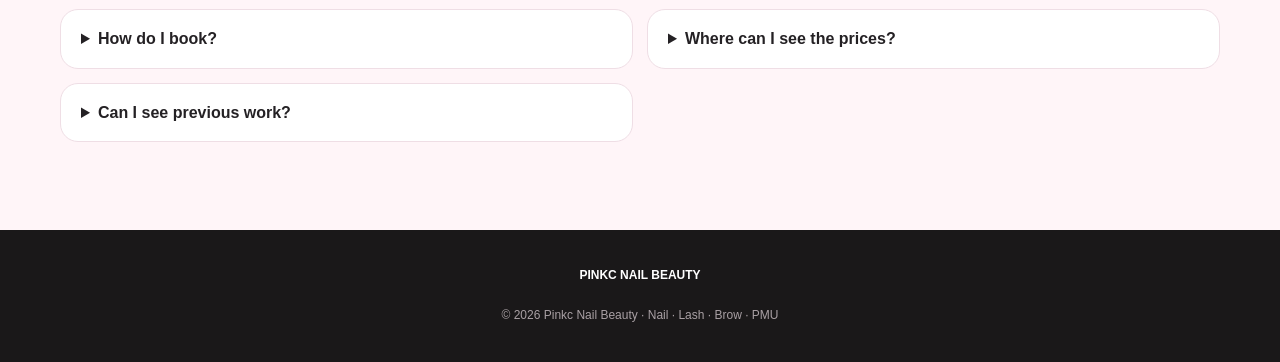
==== commit ba04e7f6: "Add files via upload" ====
--- a/index.html
+++ b/index.html
@@ -3,9 +3,31 @@
 <head>
 <meta charset="UTF-8">
 <meta name="viewport" content="width=device-width,initial-scale=1.0">
-<meta name="description" content="Pinkc Nail Beauty Kuala Lumpur — Nail, Lash, PMU and Foot Care.">
-<title>Home | Pinkc Nail Beauty</title>
+<meta name="description" content="Pinkc Nail Beauty in Kepong / Bandar Sri Menjalara, Kuala Lumpur. Nail, lash, PMU, powder brow 粉雾眉, eyebrow embroidery 纹眉/纹绣, brow correction 改眉 and natural lip blush 妈生唇 services.">
+<title>Pinkc Nail Beauty Kepong | 美甲 · 美睫 · 纹眉纹绣 · 粉雾眉 · 妈生唇</title>
+<link rel="canonical" href="https://pinkcnailbeauty.com/">
+<meta name="robots" content="index,follow,max-image-preview:large,max-snippet:-1,max-video-preview:-1">
+<meta name="author" content="Pinkc Nail Beauty">
+<meta name="geo.region" content="MY-14">
+<meta name="geo.placename" content="Bandar Sri Menjalara, Kuala Lumpur">
+<meta property="og:type" content="website">
+<meta property="og:site_name" content="Pinkc Nail Beauty">
+<meta property="og:title" content="Nail Salon Kepong | Lash, Brow & PMU | Pinkc Nail Beauty">
+<meta property="og:description" content="Pinkc Nail Beauty in Bandar Sri Menjalara, Kepong, Kuala Lumpur offers nail services, eyelash extensions, powder brow, lip blush PMU and foot care. View prices and book on WhatsApp.">
+<meta property="og:url" content="https://pinkcnailbeauty.com/">
+<meta property="og:image" content="https://pinkcnailbeauty.com/og-image.jpg">
+<meta property="og:image:width" content="1200">
+<meta property="og:image:height" content="630">
+<meta property="og:image:alt" content="Pinkc Nail Beauty nail, lash, brow and lip beauty work">
+<meta name="twitter:card" content="summary_large_image">
+<meta name="twitter:title" content="Nail Salon Kepong | Lash, Brow & PMU | Pinkc Nail Beauty">
+<meta name="twitter:description" content="Pinkc Nail Beauty in Bandar Sri Menjalara, Kepong, Kuala Lumpur offers nail services, eyelash extensions, powder brow, lip blush PMU and foot care. View prices and book on WhatsApp.">
+<meta name="twitter:image" content="https://pinkcnailbeauty.com/og-image.jpg">
+<link rel="icon" href="logo.png" type="image/png">
+<script type="application/ld+json">{"@context":"https://schema.org","@type":"BeautySalon","@id":"https://pinkcnailbeauty.com/#business","name":"Pinkc Nail Beauty","url":"https://pinkcnailbeauty.com/","logo":"https://pinkcnailbeauty.com/logo.png","image":"https://pinkcnailbeauty.com/og-image.jpg","telephone":"+60124446450","priceRange":"RM","address":{"@type":"PostalAddress","streetAddress":"No. 42-1-1, Jalan Medan Putra 3, Medan Putra Business Centre","addressLocality":"Bandar Sri Menjalara","postalCode":"52200","addressRegion":"Kuala Lumpur","addressCountry":"MY"},"areaServed":["Bandar Sri Menjalara","Kepong","Kuala Lumpur"],"sameAs":["https://www.instagram.com/pinkc_nailbeauty/"],"hasOfferCatalog":{"@type":"OfferCatalog","name":"Beauty Services","itemListElement":[{"@type":"OfferCatalog","name":"Nail Services"},{"@type":"OfferCatalog","name":"Eyelash Extensions"},{"@type":"OfferCatalog","name":"Powder Brow PMU"},{"@type":"OfferCatalog","name":"Lip Blush PMU"},{"@type":"OfferCatalog","name":"Foot Care & Pedicure"}]}}</script>
+
 <link rel="stylesheet" href="style.css">
+<script type="application/ld+json">{"@context":"https://schema.org","@type":"FAQPage","mainEntity":[{"@type":"Question","name":"Where is Pinkc Nail Beauty located?","acceptedAnswer":{"@type":"Answer","text":"Pinkc Nail Beauty is located at No. 42-1-1, Jalan Medan Putra 3, Medan Putra Business Centre, Bandar Sri Menjalara, 52200 Kuala Lumpur."}},{"@type":"Question","name":"What services does Pinkc Nail Beauty offer?","acceptedAnswer":{"@type":"Answer","text":"Pinkc Nail Beauty offers nail services, foot care, eyelash extensions, powder brow PMU and lip blush PMU."}},{"@type":"Question","name":"How can I book an appointment?","acceptedAnswer":{"@type":"Answer","text":"Appointments can be booked directly through the WhatsApp booking button on the Pinkc Nail Beauty website."}},{"@type":"Question","name":"Where can I see Pinkc Nail Beauty prices?","acceptedAnswer":{"@type":"Answer","text":"Current nail, foot care, lash and PMU prices are listed on the Price page of the website."}},{"@type":"Question","name":"Can I see examples of previous work?","acceptedAnswer":{"@type":"Answer","text":"Yes. The Our Work page shows selected nail, lash, brow and lip blush work."}}]}</script>
 </head>
 <body data-lang="en">
 
@@ -21,9 +43,9 @@
 <section class="hero">
   <div class="container hero-grid">
     <div>
-      <div class="eyebrow">NAIL · LASH · BROW · PMU</div>
+      <div class="eyebrow">NAIL · LASH · BROW · PMU · KEPONG</div>
       <h1 class="i18n en">Your beauty,<br><em>your little ritual.</em></h1><h1 class="i18n zh">你的美丽，<br><em>你的小仪式。</em></h1>
-      <p class="i18n en">Beauty doesn’t have to be complicated. Pinkc Nail Beauty offers nail, lash, PMU and foot care services, making every visit relaxing, comfortable and beautiful.</p><p class="i18n zh">精致，不一定要复杂。Pinkc Nail Beauty 为你提供美甲、美睫、纹绣与足部护理服务，让每一次到店都轻松、舒服、好看。</p>
+      <p class="i18n en">Pinkc Nail Beauty is a beauty salon in Bandar Sri Menjalara, Kepong, Kuala Lumpur offering nail services, eyelash extensions, powder brow, lip blush PMU and foot care in a comfortable setting.</p><p class="i18n zh">Pinkc Nail Beauty 位于 Bandar Sri Menjalara, Kepong, Kuala Lumpur，提供美甲、美睫、粉雾眉、妈生唇与足部护理服务。</p>
       <div class="hero-actions">
         <a class="btn btn-dark" href="https://wa.me/60124446450?text=Hi%20Pinkc%20Nail%20Beauty%2C%20I%20would%20like%20to%20make%20an%20appointment." target="_blank"><span class="i18n en">Book on WhatsApp</span><span class="i18n zh">WhatsApp 预约</span></a>
         <a class="btn btn-light" href="price.html"><span class="i18n en">View Price Menu</span><span class="i18n zh">查看价目</span></a>
@@ -34,6 +56,13 @@
       <div class="floating-card fc1"><h3>NAIL</h3><p>Clean · Chic · Lasting</p></div>
       <div class="floating-card fc2"><h3>LASH & PMU</h3><p>Soft definition</p></div>
     </div>
+    <div class="card soft" style="margin-top:18px">
+      <div class="icon">⌁</div>
+      <h3>PMU · 纹眉纹绣</h3>
+      <p>粉雾眉、纹眉、纹绣、改眉与妈生唇服务，适合想改善眉形、眉色与唇色的顾客。</p>
+      <p class="i18n en">Powder brow, eyebrow embroidery, brow correction and natural lip blush services for softer, more defined everyday results.</p>
+    </div>
+
   </div>
 </section>
 
@@ -77,9 +106,22 @@
       <a class="link-arrow" href="works.html"><span class="i18n en">See all works →</span><span class="i18n zh">查看全部作品 →</span></a>
     </div>
     <div class="grid-3">
-      <a class="work-card" href="works.html"><img src="nail-01.jpg" alt="Nail work"><div class="work-caption"><strong>Crystal Floral Nails</strong><span>Nail</span></div></a>
-      <a class="work-card ba" href="works.html"><img src="brow-02.jpg?v=2" alt="Men brow before and after"><div class="work-caption"><strong>Men’s Powder Brow</strong><span>Brow</span></div></a>
-      <a class="work-card ba" href="works.html"><img src="lip-02.jpg" alt="Lip blush before and after"><div class="work-caption"><strong>Natural Lip Blush</strong><span>Lip</span></div></a>
+      <a class="work-card" href="works.html"><img src="nail-01.jpg" alt="Pink nail art by Pinkc Nail Beauty in Kepong"><div class="work-caption"><strong>Crystal Floral Nails</strong><span>Nail</span></div></a>
+      <a class="work-card ba" href="works.html"><img src="brow-02.jpg?v=2" alt="Men powder brow before and after by Pinkc Nail Beauty in Kepong"><div class="work-caption"><strong>Men’s Powder Brow</strong><span>Brow</span></div></a>
+      <a class="work-card ba" href="works.html"><img src="lip-02.jpg" alt="Lip blush before and after by Pinkc Nail Beauty in Kepong"><div class="work-caption"><strong>Natural Lip Blush</strong><span>Lip</span></div></a>
+    </div>
+  </div>
+</section>
+
+<section class="seo-faq" style="background:var(--blush)">
+  <div class="container">
+    <div class="section-head"><div><div class="eyebrow">FAQ · 常见问题</div><h2 class="i18n en">Quick answers before you book.</h2><h2 class="i18n zh">预约前常见问题。</h2></div></div>
+    <div class="faq-grid">
+      <details><summary><span class="i18n en">Where is Pinkc Nail Beauty located?</span><span class="i18n zh">Pinkc Nail Beauty 在哪里？</span></summary><p>No. 42-1-1, Jalan Medan Putra 3, Medan Putra Business Centre, Bandar Sri Menjalara, 52200 Kuala Lumpur.</p></details>
+      <details><summary><span class="i18n en">What services do you offer?</span><span class="i18n zh">你们有什么服务？</span></summary><p class="i18n en">Nail services, foot care, eyelash extensions, powder brow and lip blush PMU.</p><p class="i18n zh">美甲、足部护理、嫁接睫毛、粉雾眉与妈生唇。</p></details>
+      <details><summary><span class="i18n en">How do I book?</span><span class="i18n zh">如何预约？</span></summary><p class="i18n en">Use the WhatsApp booking button on this website to choose your service and preferred date.</p><p class="i18n zh">点击网站的 WhatsApp 预约按钮，告诉我们服务项目与想预约的日期。</p></details>
+      <details><summary><span class="i18n en">Where can I see the prices?</span><span class="i18n zh">哪里可以看价格？</span></summary><p class="i18n en">Our current Nail, Foot Care, Lash and PMU prices are listed on the Price page.</p><p class="i18n zh">目前 Nail、Foot Care、Lash 与 PMU 价目都在 Price 页面。</p></details>
+      <details><summary><span class="i18n en">Can I see previous work?</span><span class="i18n zh">可以看作品吗？</span></summary><p class="i18n en">Yes. Visit Our Work for selected nail, lash, brow and lip blush results.</p><p class="i18n zh">可以，到 Our Work 查看精选美甲、美睫、眉毛与妈生唇作品。</p></details>
     </div>
   </div>
 </section>
--- a/style.css
+++ b/style.css
@@ -244,3 +244,10 @@
 @media(max-width:760px){
   .lang-btn{width:100%;margin-top:5px;padding:11px 12px;text-align:center}
 }
+
+/* SEO / AEO FAQ */
+.faq-grid{display:grid;grid-template-columns:repeat(2,minmax(0,1fr));gap:14px}
+.faq-grid details{background:#fff;border:1px solid var(--line);border-radius:18px;padding:18px 20px}
+.faq-grid summary{cursor:pointer;font-weight:800;line-height:1.35}
+.faq-grid details p{margin:12px 0 0;color:var(--muted);line-height:1.7}
+@media(max-width:760px){.faq-grid{grid-template-columns:1fr}}
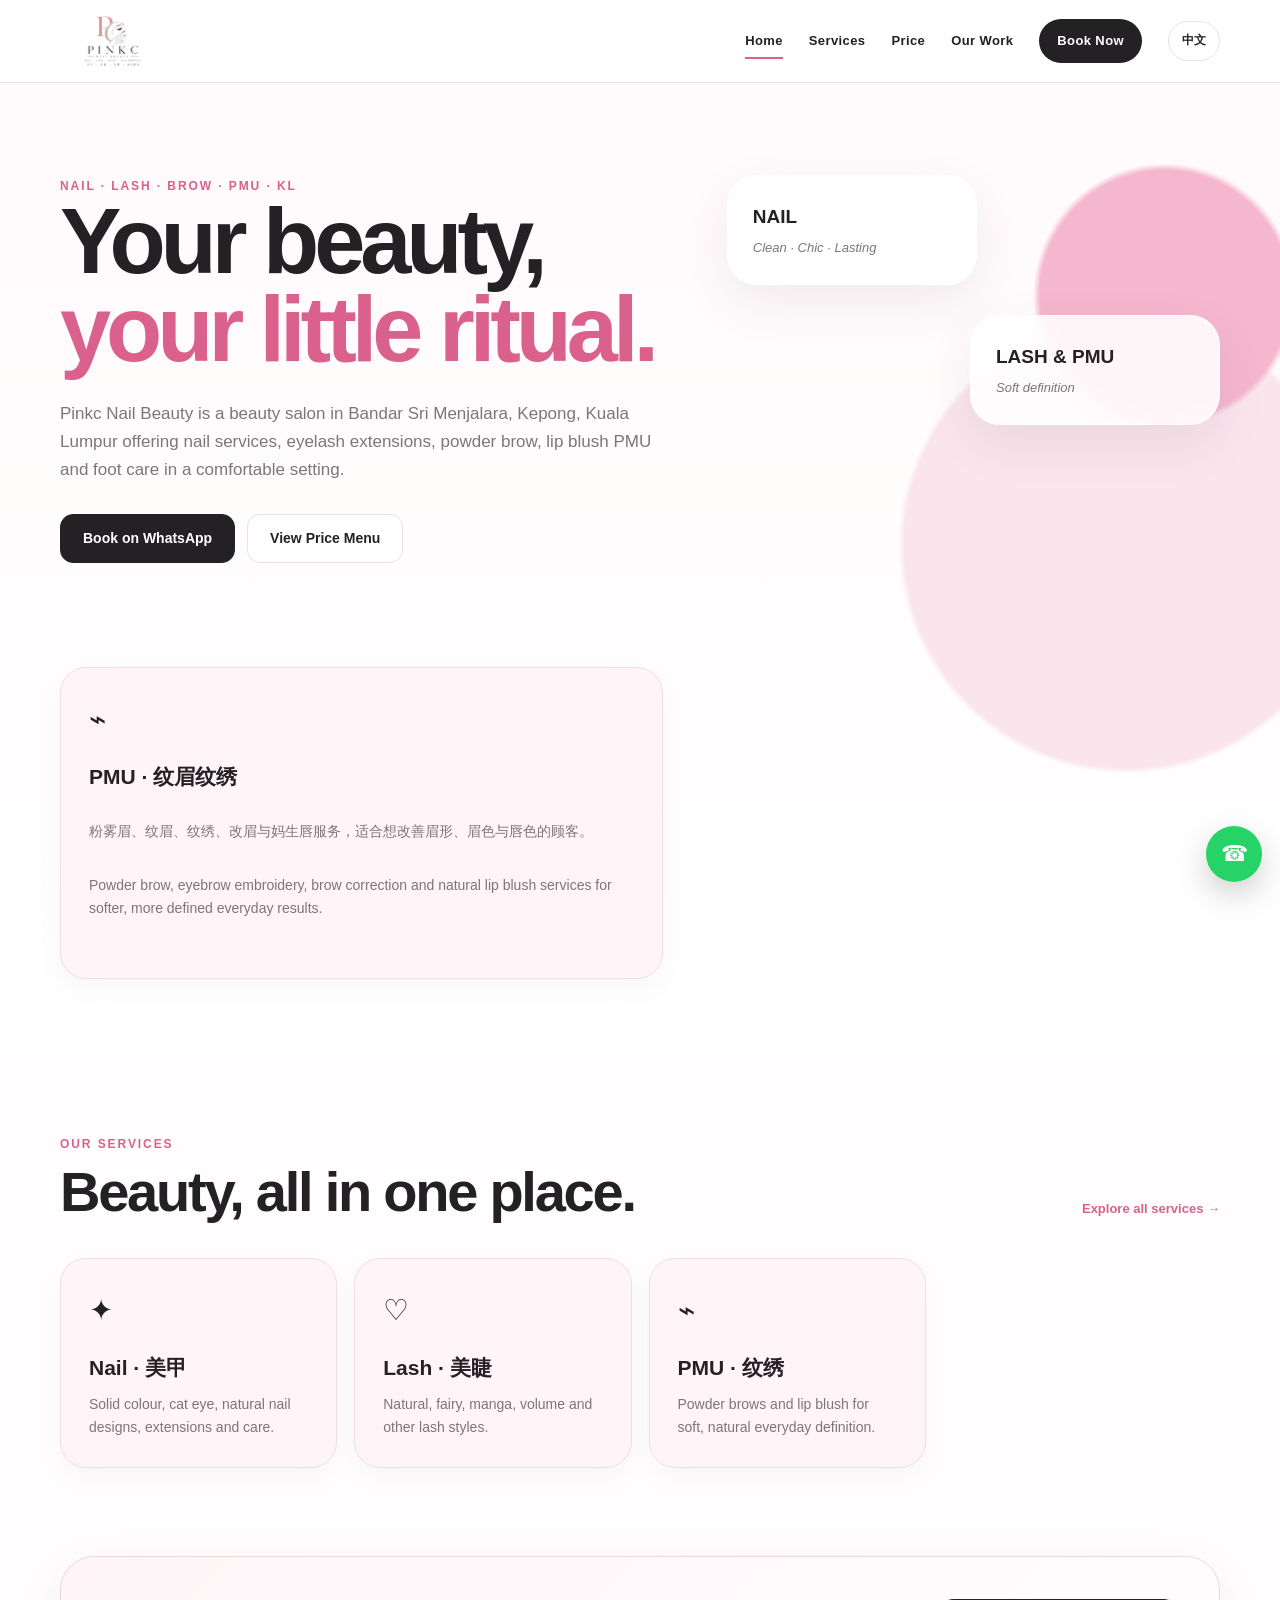
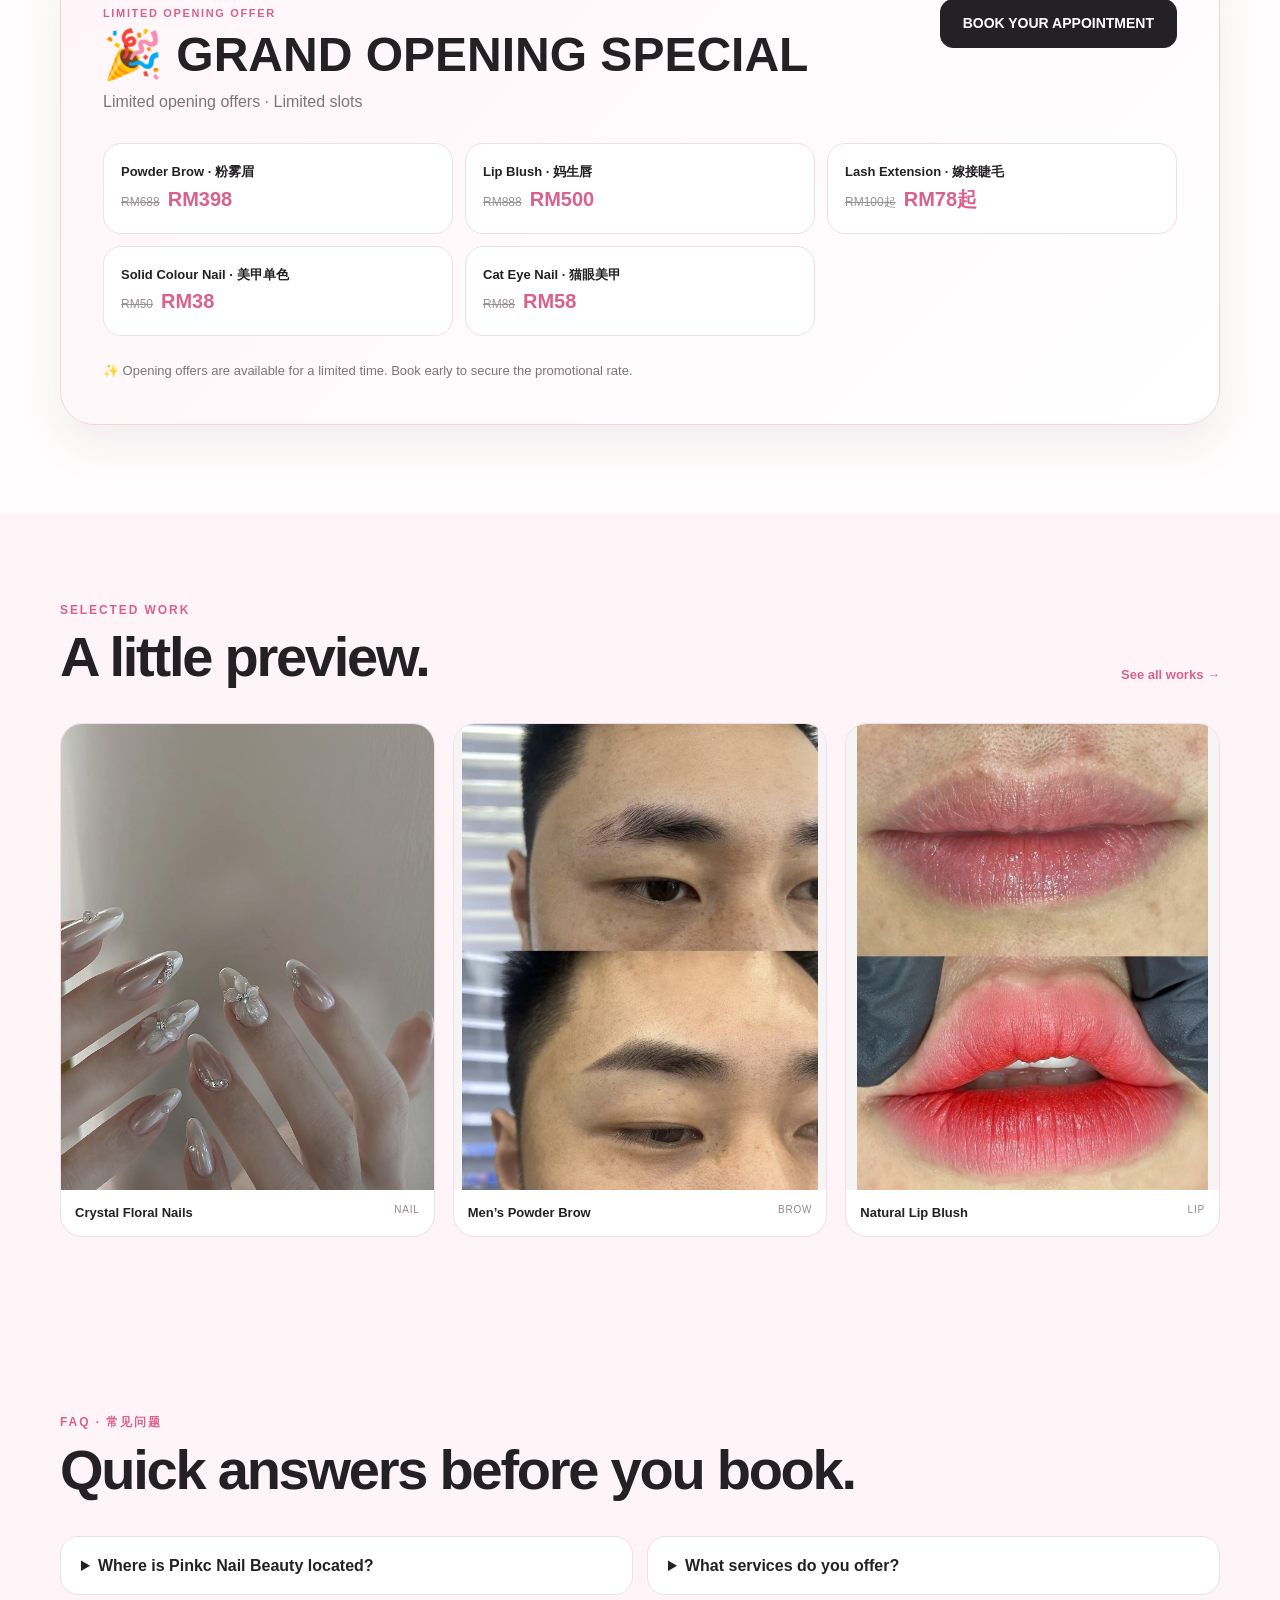
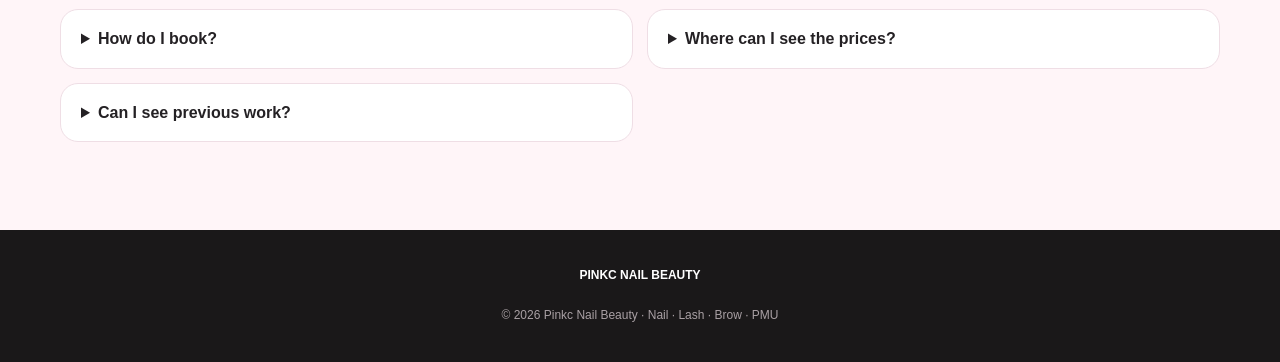
==== commit c3ec6438: "Update title and meta tags for KL location" ====
--- a/index.html
+++ b/index.html
@@ -3,8 +3,9 @@
 <head>
 <meta charset="UTF-8">
 <meta name="viewport" content="width=device-width,initial-scale=1.0">
-<meta name="description" content="Pinkc Nail Beauty in Kepong / Bandar Sri Menjalara, Kuala Lumpur. Nail, lash, PMU, powder brow 粉雾眉, eyebrow embroidery 纹眉/纹绣, brow correction 改眉 and natural lip blush 妈生唇 services.">
-<title>Pinkc Nail Beauty Kepong | 美甲 · 美睫 · 纹眉纹绣 · 粉雾眉 · 妈生唇</title>
+<meta name="description" content="Pinkc Nail Beauty is a nail & beauty salon in Kepong / Bandar Sri Menjalara, Kuala Lumpur. 提供 Kepong 美甲、美睫、睫毛嫁接、粉雾眉、纹眉纹绣、改眉、妈生唇、PMU and foot care services.">
+
+<title>Nail Salon KL | Pinkc Nail Beauty | 美甲 · 美睫 · 粉雾眉 · 纹眉纹绣 · 妈生唇</title>
 <link rel="canonical" href="https://pinkcnailbeauty.com/">
 <meta name="robots" content="index,follow,max-image-preview:large,max-snippet:-1,max-video-preview:-1">
 <meta name="author" content="Pinkc Nail Beauty">
@@ -12,7 +13,7 @@
 <meta name="geo.placename" content="Bandar Sri Menjalara, Kuala Lumpur">
 <meta property="og:type" content="website">
 <meta property="og:site_name" content="Pinkc Nail Beauty">
-<meta property="og:title" content="Nail Salon Kepong | Lash, Brow & PMU | Pinkc Nail Beauty">
+<meta property="og:title" content="Nail Salon KL | Lash, Brow & PMU | Pinkc Nail Beauty">
 <meta property="og:description" content="Pinkc Nail Beauty in Bandar Sri Menjalara, Kepong, Kuala Lumpur offers nail services, eyelash extensions, powder brow, lip blush PMU and foot care. View prices and book on WhatsApp.">
 <meta property="og:url" content="https://pinkcnailbeauty.com/">
 <meta property="og:image" content="https://pinkcnailbeauty.com/og-image.jpg">
@@ -20,7 +21,7 @@
 <meta property="og:image:height" content="630">
 <meta property="og:image:alt" content="Pinkc Nail Beauty nail, lash, brow and lip beauty work">
 <meta name="twitter:card" content="summary_large_image">
-<meta name="twitter:title" content="Nail Salon Kepong | Lash, Brow & PMU | Pinkc Nail Beauty">
+<meta name="twitter:title" content="Nail Salon KL | Lash, Brow & PMU | Pinkc Nail Beauty">
 <meta name="twitter:description" content="Pinkc Nail Beauty in Bandar Sri Menjalara, Kepong, Kuala Lumpur offers nail services, eyelash extensions, powder brow, lip blush PMU and foot care. View prices and book on WhatsApp.">
 <meta name="twitter:image" content="https://pinkcnailbeauty.com/og-image.jpg">
 <link rel="icon" href="logo.png" type="image/png">
@@ -43,7 +44,7 @@
 <section class="hero">
   <div class="container hero-grid">
     <div>
-      <div class="eyebrow">NAIL · LASH · BROW · PMU · KEPONG</div>
+      <div class="eyebrow">NAIL · LASH · BROW · PMU · KL</div>
       <h1 class="i18n en">Your beauty,<br><em>your little ritual.</em></h1><h1 class="i18n zh">你的美丽，<br><em>你的小仪式。</em></h1>
       <p class="i18n en">Pinkc Nail Beauty is a beauty salon in Bandar Sri Menjalara, Kepong, Kuala Lumpur offering nail services, eyelash extensions, powder brow, lip blush PMU and foot care in a comfortable setting.</p><p class="i18n zh">Pinkc Nail Beauty 位于 Bandar Sri Menjalara, Kepong, Kuala Lumpur，提供美甲、美睫、粉雾眉、妈生唇与足部护理服务。</p>
       <div class="hero-actions">
@@ -106,9 +107,9 @@
       <a class="link-arrow" href="works.html"><span class="i18n en">See all works →</span><span class="i18n zh">查看全部作品 →</span></a>
     </div>
     <div class="grid-3">
-      <a class="work-card" href="works.html"><img src="nail-01.jpg" alt="Pink nail art by Pinkc Nail Beauty in Kepong"><div class="work-caption"><strong>Crystal Floral Nails</strong><span>Nail</span></div></a>
-      <a class="work-card ba" href="works.html"><img src="brow-02.jpg?v=2" alt="Men powder brow before and after by Pinkc Nail Beauty in Kepong"><div class="work-caption"><strong>Men’s Powder Brow</strong><span>Brow</span></div></a>
-      <a class="work-card ba" href="works.html"><img src="lip-02.jpg" alt="Lip blush before and after by Pinkc Nail Beauty in Kepong"><div class="work-caption"><strong>Natural Lip Blush</strong><span>Lip</span></div></a>
+      <a class="work-card" href="works.html"><img src="nail-01.jpg" alt="Pink nail art by Pinkc Nail Beauty in KL"><div class="work-caption"><strong>Crystal Floral Nails</strong><span>Nail</span></div></a>
+      <a class="work-card ba" href="works.html"><img src="brow-02.jpg?v=2" alt="Men powder brow before and after by Pinkc Nail Beauty in KL"><div class="work-caption"><strong>Men’s Powder Brow</strong><span>Brow</span></div></a>
+      <a class="work-card ba" href="works.html"><img src="lip-02.jpg" alt="Lip blush before and after by Pinkc Nail Beauty in KL"><div class="work-caption"><strong>Natural Lip Blush</strong><span>Lip</span></div></a>
     </div>
   </div>
 </section>
@@ -138,4 +139,4 @@
 <script src="script.js"></script>
 
 </body>
-</html>+</html>
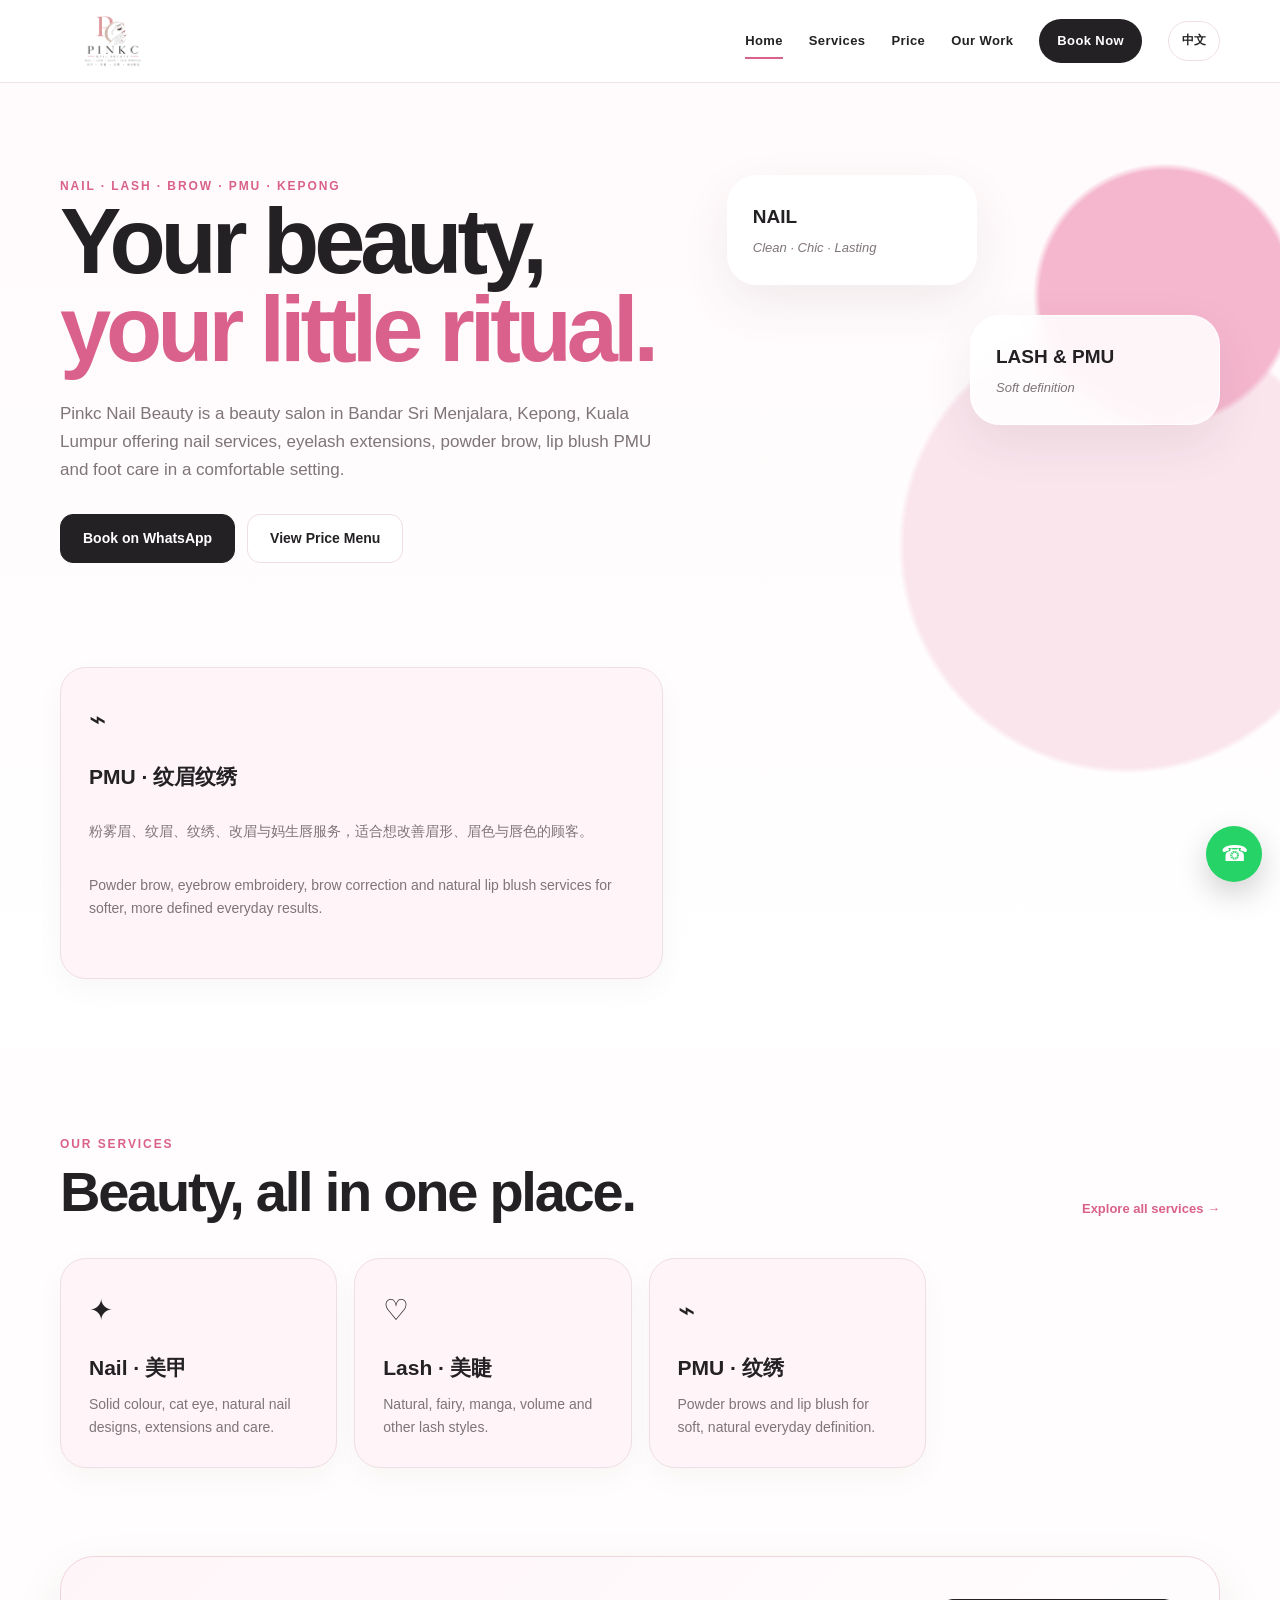
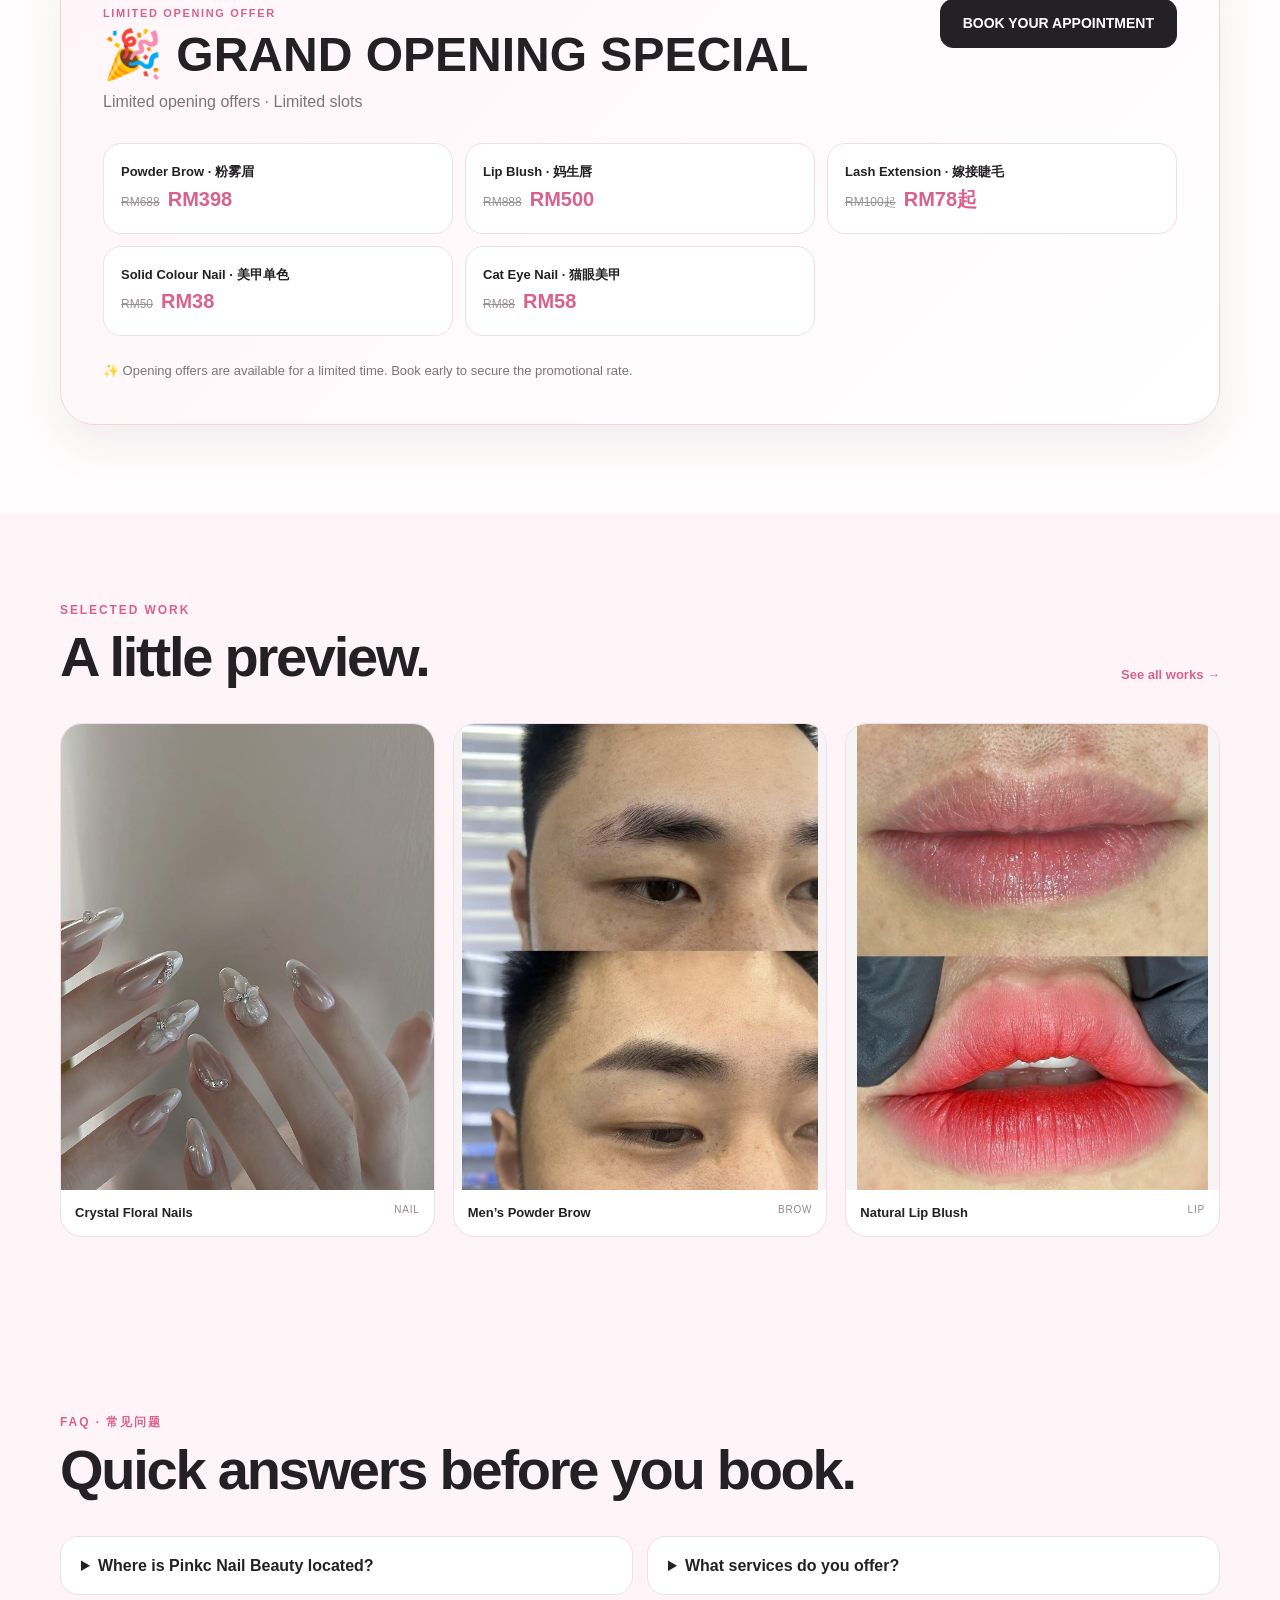
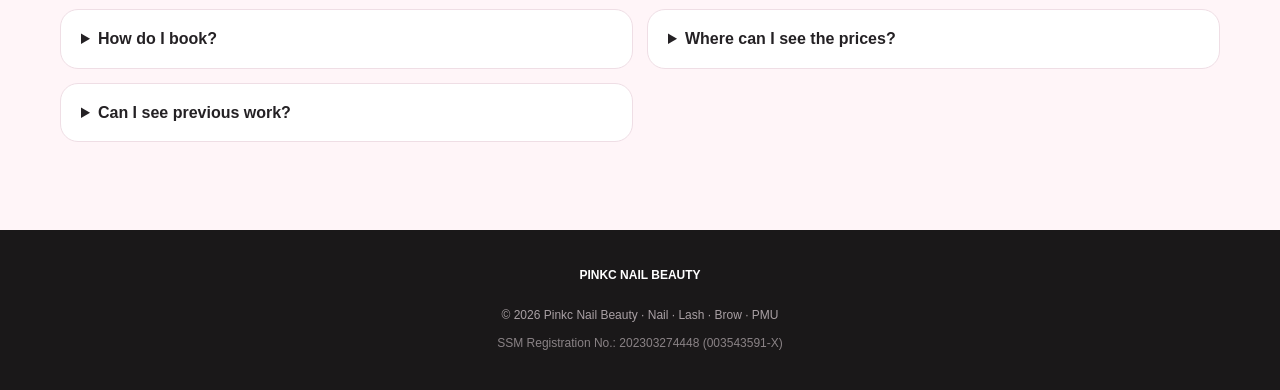
==== commit c49a5df9: "Add files via upload" ====
--- a/index.html
+++ b/index.html
@@ -3,9 +3,8 @@
 <head>
 <meta charset="UTF-8">
 <meta name="viewport" content="width=device-width,initial-scale=1.0">
-<meta name="description" content="Pinkc Nail Beauty is a nail & beauty salon in Kepong / Bandar Sri Menjalara, Kuala Lumpur. 提供 Kepong 美甲、美睫、睫毛嫁接、粉雾眉、纹眉纹绣、改眉、妈生唇、PMU and foot care services.">
-
-<title>Nail Salon KL | Pinkc Nail Beauty | 美甲 · 美睫 · 粉雾眉 · 纹眉纹绣 · 妈生唇</title>
+<meta name="description" content="Pinkc Nail Beauty in Kepong / Bandar Sri Menjalara, Kuala Lumpur. Nail, lash, PMU, powder brow 粉雾眉, eyebrow embroidery 纹眉/纹绣, brow correction 改眉 and natural lip blush 妈生唇 services.">
+<title>Pinkc Nail Beauty Kepong | 美甲 · 美睫 · 纹眉纹绣 · 粉雾眉 · 妈生唇</title>
 <link rel="canonical" href="https://pinkcnailbeauty.com/">
 <meta name="robots" content="index,follow,max-image-preview:large,max-snippet:-1,max-video-preview:-1">
 <meta name="author" content="Pinkc Nail Beauty">
@@ -13,7 +12,7 @@
 <meta name="geo.placename" content="Bandar Sri Menjalara, Kuala Lumpur">
 <meta property="og:type" content="website">
 <meta property="og:site_name" content="Pinkc Nail Beauty">
-<meta property="og:title" content="Nail Salon KL | Lash, Brow & PMU | Pinkc Nail Beauty">
+<meta property="og:title" content="Nail Salon Kepong | Lash, Brow & PMU | Pinkc Nail Beauty">
 <meta property="og:description" content="Pinkc Nail Beauty in Bandar Sri Menjalara, Kepong, Kuala Lumpur offers nail services, eyelash extensions, powder brow, lip blush PMU and foot care. View prices and book on WhatsApp.">
 <meta property="og:url" content="https://pinkcnailbeauty.com/">
 <meta property="og:image" content="https://pinkcnailbeauty.com/og-image.jpg">
@@ -21,7 +20,7 @@
 <meta property="og:image:height" content="630">
 <meta property="og:image:alt" content="Pinkc Nail Beauty nail, lash, brow and lip beauty work">
 <meta name="twitter:card" content="summary_large_image">
-<meta name="twitter:title" content="Nail Salon KL | Lash, Brow & PMU | Pinkc Nail Beauty">
+<meta name="twitter:title" content="Nail Salon Kepong | Lash, Brow & PMU | Pinkc Nail Beauty">
 <meta name="twitter:description" content="Pinkc Nail Beauty in Bandar Sri Menjalara, Kepong, Kuala Lumpur offers nail services, eyelash extensions, powder brow, lip blush PMU and foot care. View prices and book on WhatsApp.">
 <meta name="twitter:image" content="https://pinkcnailbeauty.com/og-image.jpg">
 <link rel="icon" href="logo.png" type="image/png">
@@ -44,7 +43,7 @@
 <section class="hero">
   <div class="container hero-grid">
     <div>
-      <div class="eyebrow">NAIL · LASH · BROW · PMU · KL</div>
+      <div class="eyebrow">NAIL · LASH · BROW · PMU · KEPONG</div>
       <h1 class="i18n en">Your beauty,<br><em>your little ritual.</em></h1><h1 class="i18n zh">你的美丽，<br><em>你的小仪式。</em></h1>
       <p class="i18n en">Pinkc Nail Beauty is a beauty salon in Bandar Sri Menjalara, Kepong, Kuala Lumpur offering nail services, eyelash extensions, powder brow, lip blush PMU and foot care in a comfortable setting.</p><p class="i18n zh">Pinkc Nail Beauty 位于 Bandar Sri Menjalara, Kepong, Kuala Lumpur，提供美甲、美睫、粉雾眉、妈生唇与足部护理服务。</p>
       <div class="hero-actions">
@@ -107,9 +106,9 @@
       <a class="link-arrow" href="works.html"><span class="i18n en">See all works →</span><span class="i18n zh">查看全部作品 →</span></a>
     </div>
     <div class="grid-3">
-      <a class="work-card" href="works.html"><img src="nail-01.jpg" alt="Pink nail art by Pinkc Nail Beauty in KL"><div class="work-caption"><strong>Crystal Floral Nails</strong><span>Nail</span></div></a>
-      <a class="work-card ba" href="works.html"><img src="brow-02.jpg?v=2" alt="Men powder brow before and after by Pinkc Nail Beauty in KL"><div class="work-caption"><strong>Men’s Powder Brow</strong><span>Brow</span></div></a>
-      <a class="work-card ba" href="works.html"><img src="lip-02.jpg" alt="Lip blush before and after by Pinkc Nail Beauty in KL"><div class="work-caption"><strong>Natural Lip Blush</strong><span>Lip</span></div></a>
+      <a class="work-card" href="works.html"><img src="nail-01.jpg" alt="Pink nail art by Pinkc Nail Beauty in Kepong"><div class="work-caption"><strong>Crystal Floral Nails</strong><span>Nail</span></div></a>
+      <a class="work-card ba" href="works.html"><img src="brow-02.jpg?v=2" alt="Men powder brow before and after by Pinkc Nail Beauty in Kepong"><div class="work-caption"><strong>Men’s Powder Brow</strong><span>Brow</span></div></a>
+      <a class="work-card ba" href="works.html"><img src="lip-02.jpg" alt="Lip blush before and after by Pinkc Nail Beauty in Kepong"><div class="work-caption"><strong>Natural Lip Blush</strong><span>Lip</span></div></a>
     </div>
   </div>
 </section>
@@ -133,10 +132,12 @@
   <div class="container">
     <strong>PINKC NAIL BEAUTY</strong><br><br>
     <span class="i18n en">© 2026 Pinkc Nail Beauty · Nail · Lash · Brow · PMU</span><span class="i18n zh">© 2026 Pinkc Nail Beauty · 美甲 · 美睫 · 纹绣</span>
-  </div>
+  
+    <div class="ssm-registration" style="margin-top:8px;font-size:12px;opacity:.78;">SSM Registration No.: 202303274448 (003543591-X)</div>
+</div>
 </footer>
 <a class="float-wa" href="https://wa.me/60124446450?text=Hi%20Pinkc%20Nail%20Beauty%2C%20I%20would%20like%20to%20make%20an%20appointment." target="_blank" aria-label="WhatsApp">☎</a>
 <script src="script.js"></script>
 
 </body>
-</html>
+</html>
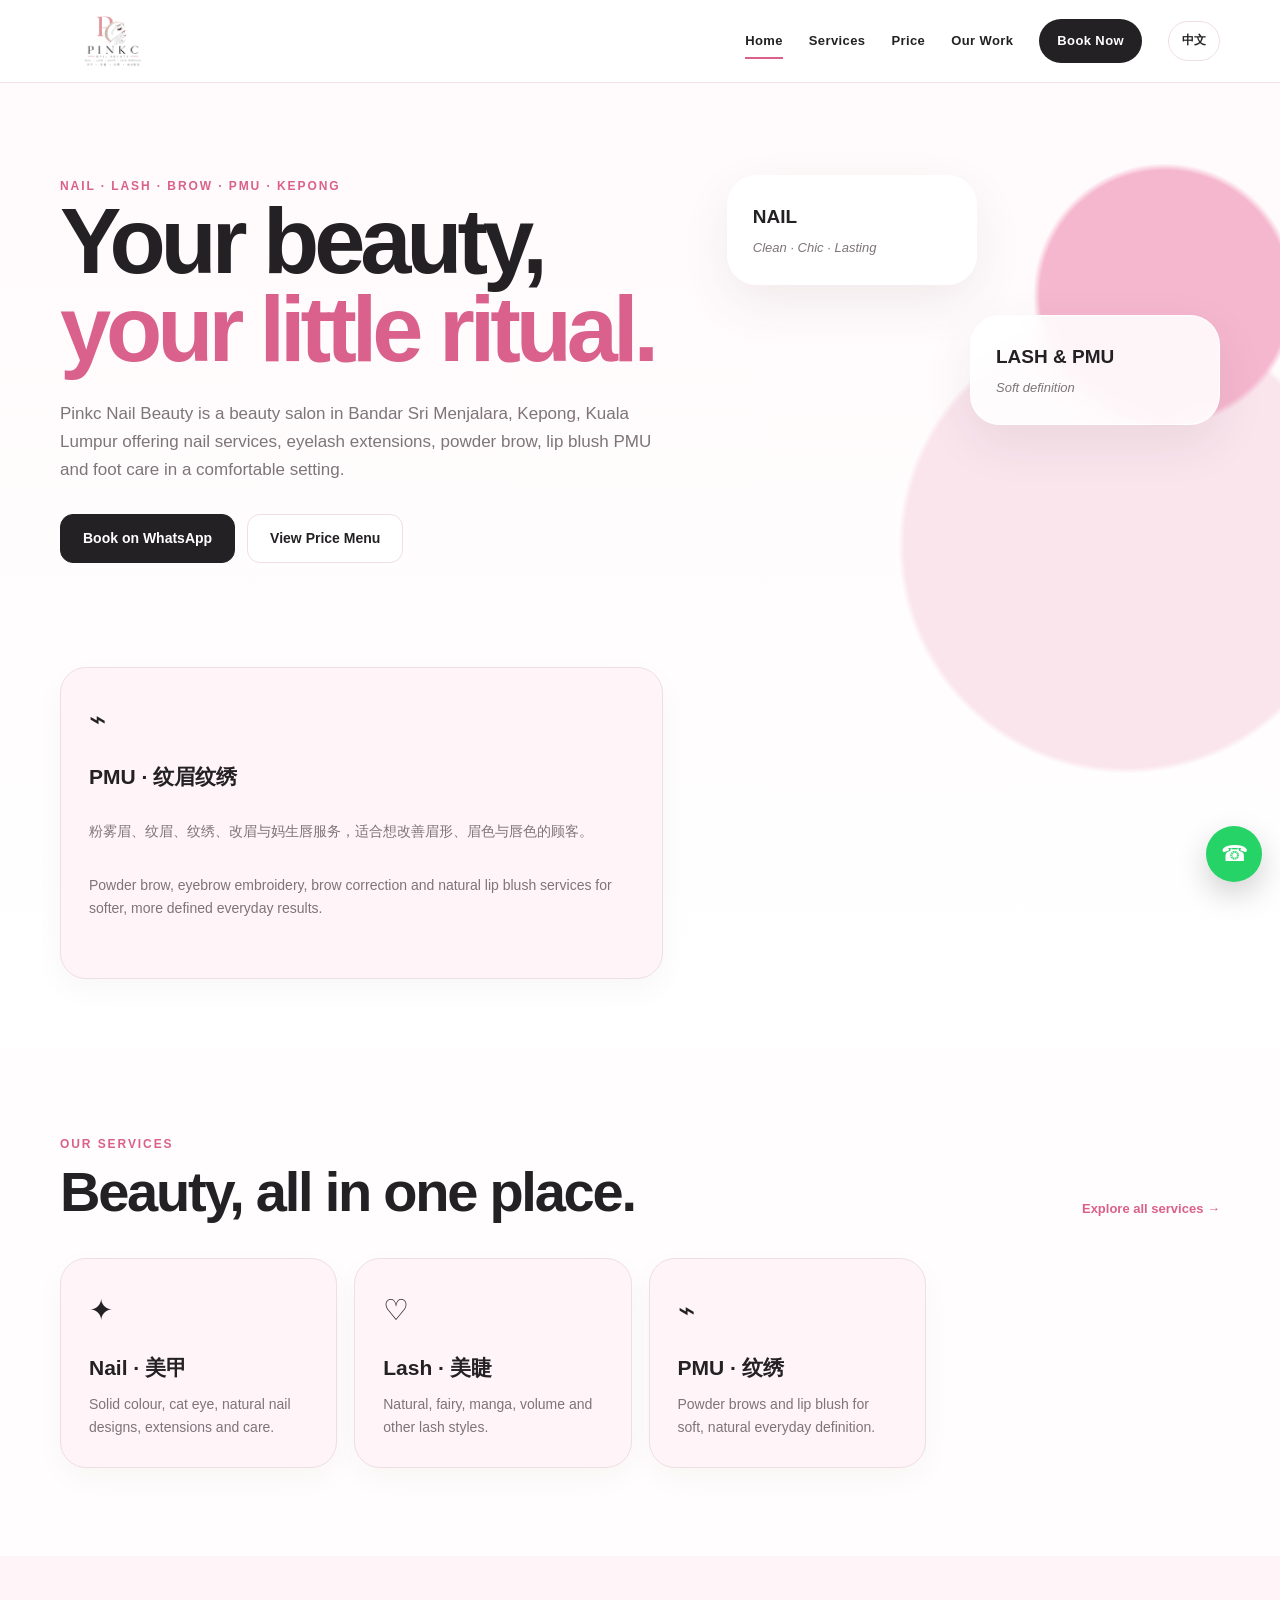
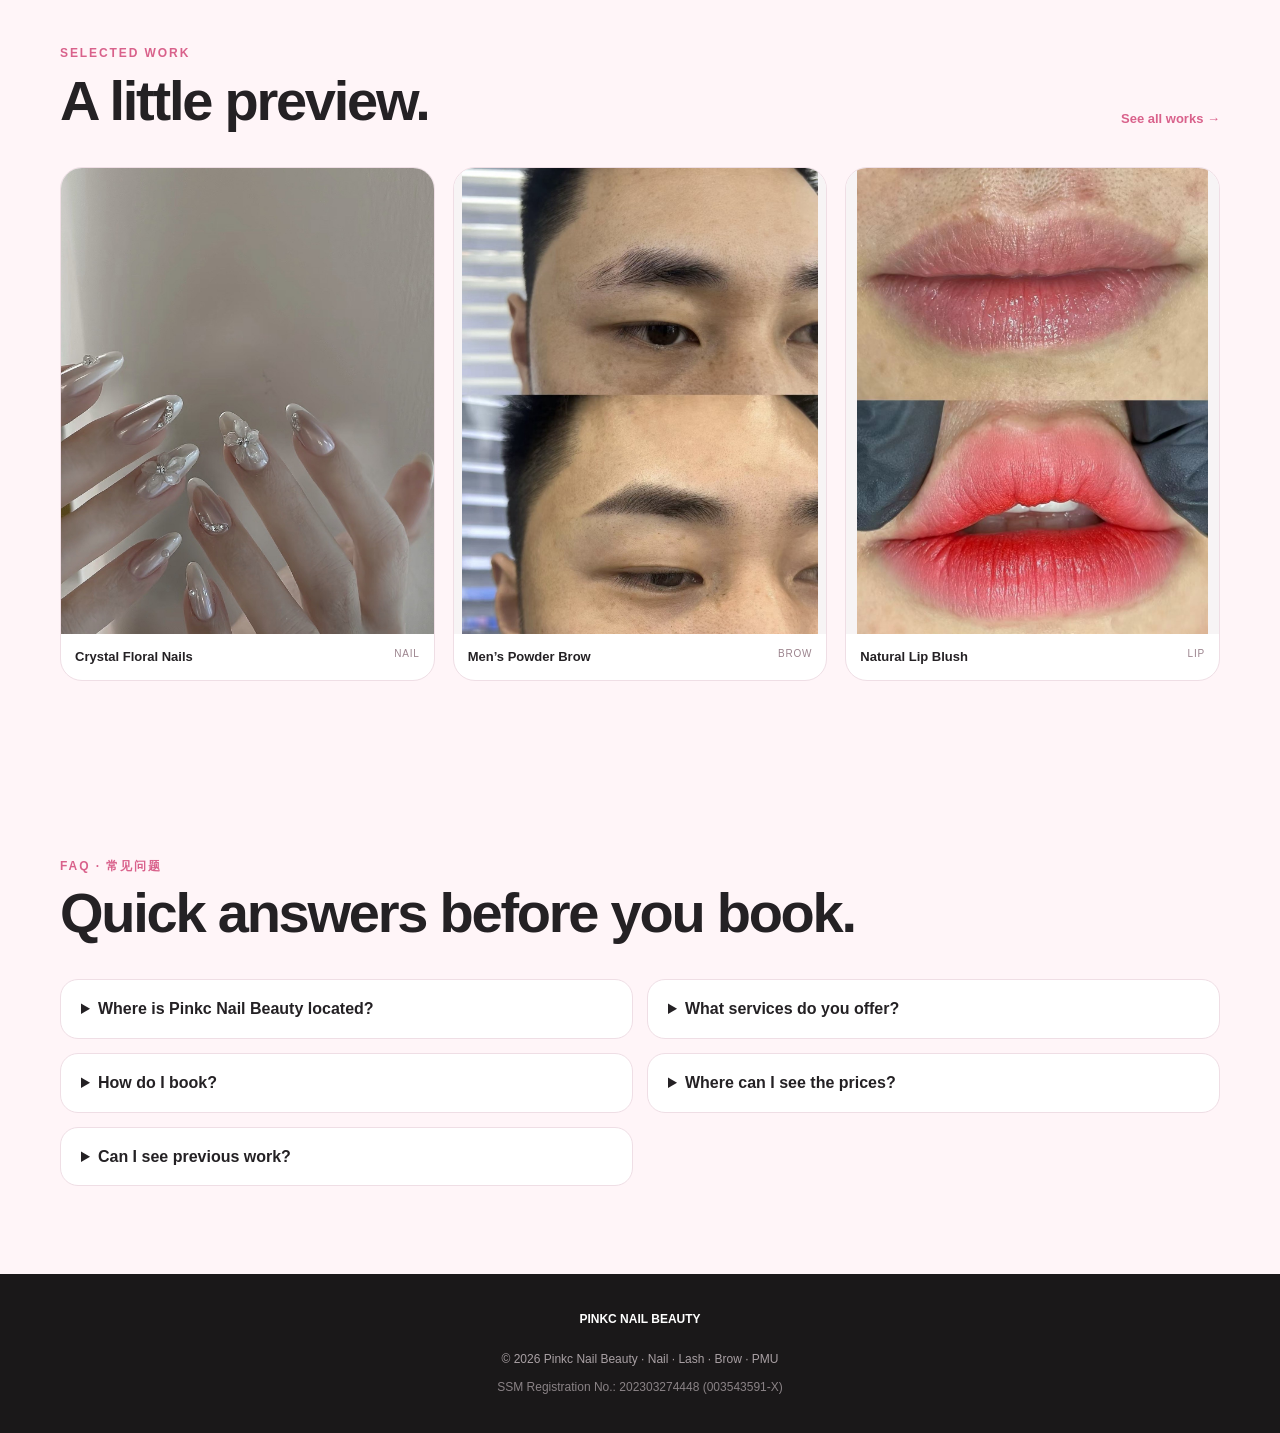
==== commit a7e8a959: "Add files via upload" ====
--- a/index.html
+++ b/index.html
@@ -80,24 +80,7 @@
   </div>
 </section>
 
-<section style="padding-top:0">
-  <div class="container">
-    <div class="promo-panel">
-      <div class="promo-top">
-        <div><div class="promo-badge">LIMITED OPENING OFFER</div><h2 class="i18n en">🎉 GRAND OPENING SPECIAL</h2><h2 class="i18n zh">🎉 开业限定优惠</h2><p class="i18n en" style="color:var(--muted);margin-top:8px">Limited opening offers · Limited slots</p><p class="i18n zh" style="color:var(--muted);margin-top:8px">开业限定优惠 · 名额有限</p></div>
-        <a class="btn btn-dark" href="https://wa.me/60124446450?text=Hi%20Pinkc%20Nail%20Beauty%2C%20I%20would%20like%20to%20make%20an%20appointment." target="_blank"><span class="i18n en">BOOK YOUR APPOINTMENT</span><span class="i18n zh">立即预约</span></a>
-      </div>
-      <div class="promo-grid">
-        <div class="promo-item"><span>Powder Brow · 粉雾眉</span><del>RM688</del><strong>RM398</strong></div>
-        <div class="promo-item"><span>Lip Blush · 妈生唇</span><del>RM888</del><strong>RM500</strong></div>
-        <div class="promo-item"><span>Lash Extension · 嫁接睫毛</span><del>RM100起</del><strong>RM78起</strong></div>
-        <div class="promo-item"><span>Solid Colour Nail · 美甲单色</span><del>RM50</del><strong>RM38</strong></div>
-        <div class="promo-item"><span>Cat Eye Nail · 猫眼美甲</span><del>RM88</del><strong>RM58</strong></div>
-      </div>
-      <p class="i18n en" style="color:var(--muted);font-size:13px">✨ Opening offers are available for a limited time. Book early to secure the promotional rate.</p><p class="i18n zh" style="color:var(--muted);font-size:13px">✨ 优惠仅限开业期间，提前预约可锁定开业优惠价。</p>
-    </div>
-  </div>
-</section>
+
 
 <section style="background:var(--blush)">
   <div class="container">
